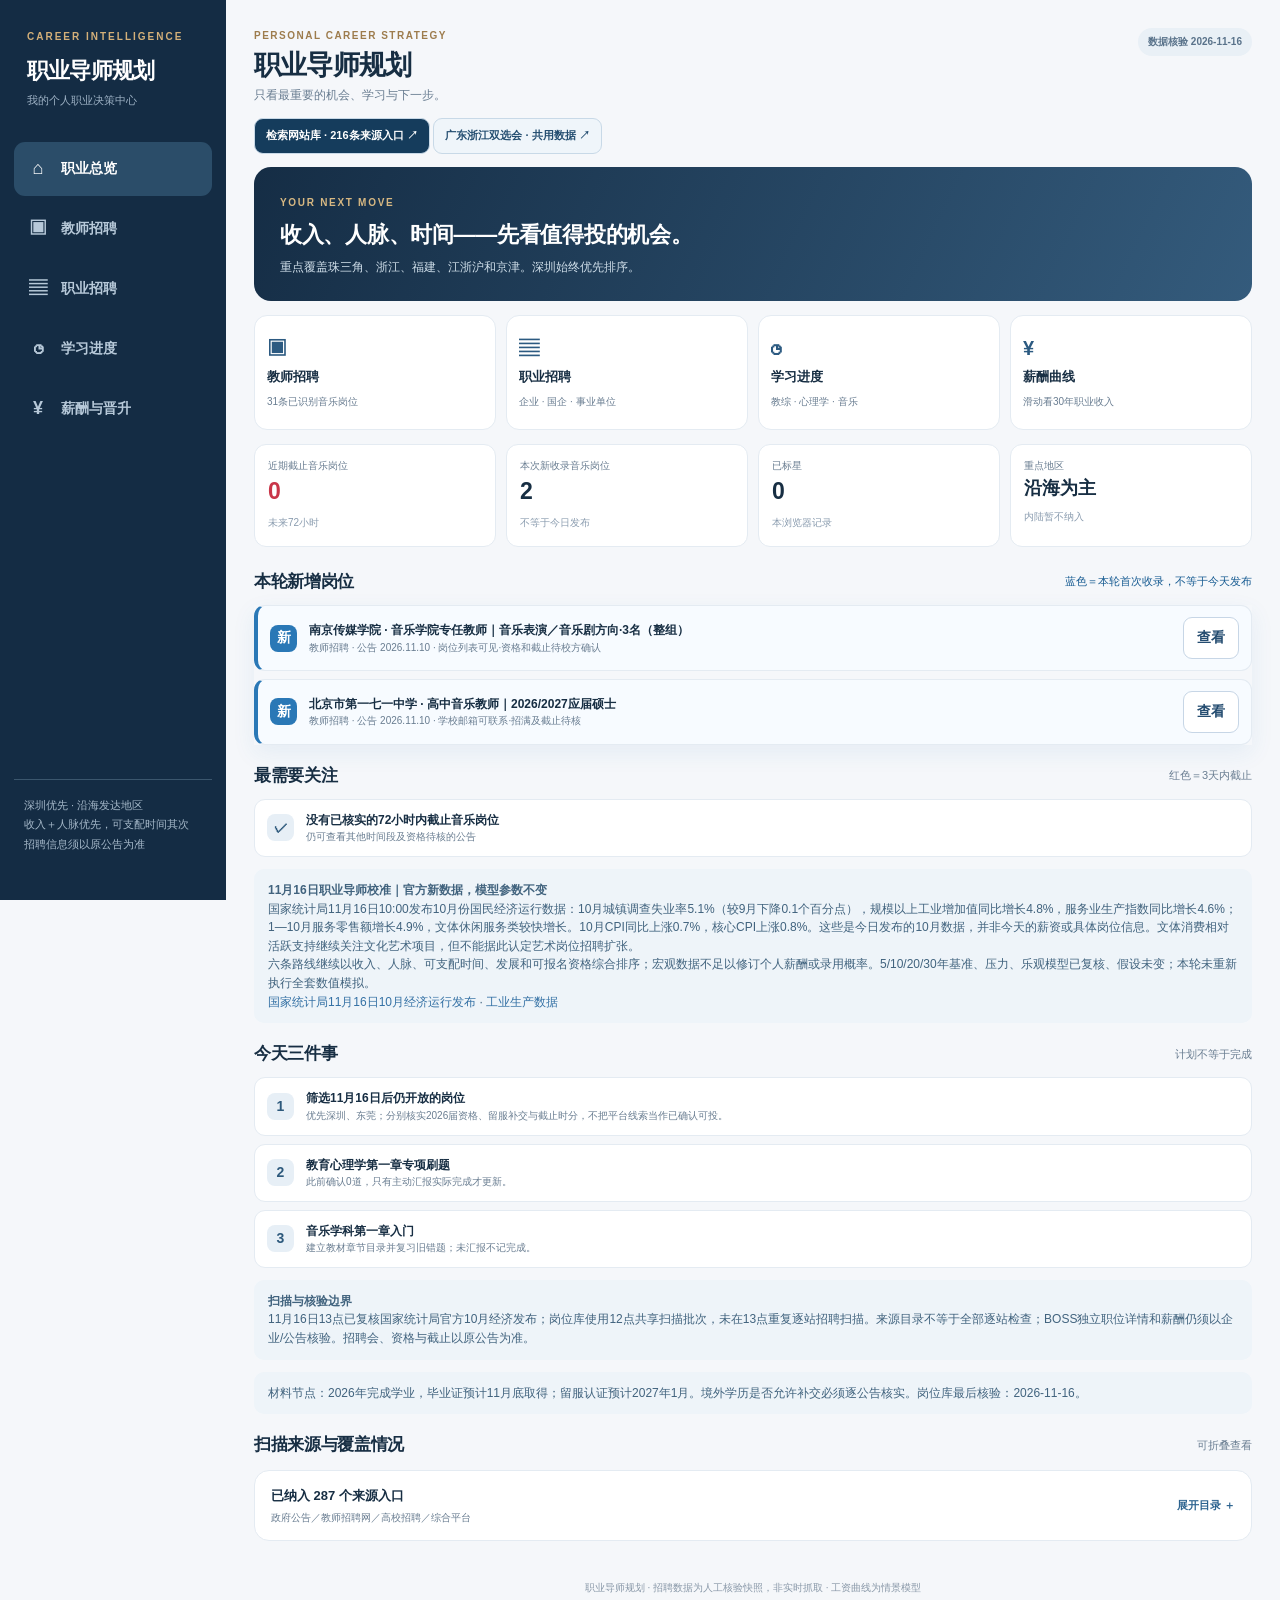
==== career-90/index.html @ 9c05ef1e "deploy: bust study timeline stylesheet cache" ====
<!doctype html><html lang="zh-CN"><head><meta charset="utf-8"><meta name="viewport" content="width=device-width,initial-scale=1,viewport-fit=cover"><meta name="theme-color" content="#142c44"><meta name="description" content="职业导师规划：沿海重点地区音乐教师招聘、非教学职业与事业单位、真实备考进度、薪酬长期曲线。"><title>职业导师规划｜个人决策中心</title><link rel="stylesheet" href="./site-v2.css?v=20261116study"></head><body>
<div class="shell"><aside class="sidebar"><div class="brand"><small>CAREER INTELLIGENCE</small><strong>职业导师规划</strong><em>我的个人职业决策中心</em></div><nav class="nav" aria-label="桌面主菜单"><button class="active" data-nav="home"><span>⌂</span>职业总览</button><button data-nav="teacher"><span>▣</span>教师招聘</button><button data-nav="career"><span>▤</span>职业招聘</button><button data-nav="study"><span>◷</span>学习进度</button><button data-nav="pay"><span>¥</span>薪酬与晋升</button></nav><div class="sidefoot">深圳优先 · 沿海发达地区<br>收入＋人脉优先，可支配时间其次<br>招聘信息须以原公告为准</div></aside><main class="main"><div class="top"><div><div class="kicker">PERSONAL CAREER STRATEGY</div><h1 id="title">职业导师规划</h1><p id="subtitle">只看最重要的机会、学习与下一步。</p></div><span id="stamp" class="stamp">数据核验中</span></div><div style="margin:-4px 0 13px"><a href="./sources.html" style="display:inline-flex;gap:7px;align-items:center;padding:8px 11px;border:1px solid #c8d9e7;border-radius:9px;background:#153c5c;color:#fff;font-size:11px;font-weight:800;text-decoration:none">检索网站库 · 216条来源入口 ↗</a> <a href="./radar.html" style="display:inline-flex;gap:7px;align-items:center;padding:8px 11px;border:1px solid #c8d9e7;border-radius:9px;background:#eff5fa;color:#234d70;font-size:11px;font-weight:800;text-decoration:none">广东浙江双选会 · 共用数据 ↗</a></div><div id="view" aria-live="polite"><div class="panel">正在加载职业决策中心。若一直停留在此处，请刷新页面。</div></div><footer class="end">职业导师规划 · 招聘数据为人工核验快照，非实时抓取 · 工资曲线为情景模型</footer></main></div>
<nav class="bottom" aria-label="手机导航"><button class="active" data-nav="home"><b>⌂</b>总览</button><button data-nav="teacher"><b>▣</b>教师招聘</button><button data-nav="career"><b>▤</b>职业招聘</button><button data-nav="study"><b>◷</b>学习</button><button data-nav="pay"><b>¥</b>薪酬</button></nav>
<script src="./jobs.js?v=20261116fullscan"></script><script src="./sources.js?v=20261116fullscan"></script><script src="./app-v2.js?v=20261116study"></script></body></html>
---- career-90/site-v2.css ----
:root{--ink:#172e43;--muted:#697d91;--line:#e4ebf2;--bg:#f5f7fa;--blue:#244b70;--blue2:#3370a4;--red:#c93649;--softred:#fff0f2;--green:#1d7a62;--gold:#af884e;--white:#fff}
*{box-sizing:border-box}
body{margin:0;background:var(--bg);color:var(--ink);font:14px/1.55 -apple-system,BlinkMacSystemFont,"SF Pro Display","PingFang SC","Microsoft YaHei",sans-serif}
a{color:var(--blue2);text-decoration:none}button,input,select{font:inherit}button{cursor:pointer}button:disabled{opacity:.45}
button:focus-visible,input:focus-visible,select:focus-visible,a:focus-visible{outline:3px solid #80b0d9;outline-offset:2px}
.shell{display:grid;grid-template-columns:226px minmax(0,1fr);min-height:100vh}
.sidebar{background:#142c44;color:#fff;display:flex;flex-direction:column;padding:29px 14px;height:100vh;position:sticky;top:0}
.brand{padding:0 13px 32px}.brand small{display:block;color:#d4b079;font-size:10px;letter-spacing:2px;font-weight:800}.brand strong{display:block;font-size:22px;letter-spacing:-.8px;margin:9px 0 1px}.brand em{font-style:normal;font-size:11px;color:#9fb3c6}
.nav{display:grid;gap:6px}.nav button{border:0;width:100%;background:transparent;color:#b7c9d9;text-align:left;border-radius:11px;padding:13px;font-weight:700;display:flex;gap:12px;align-items:center}.nav button span{font-size:18px;width:22px;text-align:center}.nav button.active,.nav button:hover{background:#2b4d69;color:#fff}
.sidefoot{font-size:11px;line-height:1.8;color:#a5b8c9;border-top:1px solid #3b566d;padding:16px 10px;margin-top:auto}
.main{padding:28px 28px 90px;width:100%;max-width:1250px;min-width:0;margin:0 auto}
.top{display:flex;align-items:flex-start;justify-content:space-between;gap:12px;margin:0 0 18px}
.kicker{font-weight:800;letter-spacing:1.5px;color:#9d7c4d;font-size:10px}
.top h1{font-size:27px;line-height:1.2;margin:5px 0;letter-spacing:-.8px}.top p{font-size:12px;color:var(--muted);margin:5px 0 0}
.stamp{font-size:10px;color:#59728a;background:#e9f0f6;border-radius:14px;padding:6px 10px;white-space:nowrap;font-weight:750}
.hero{padding:24px 26px;border-radius:17px;background:linear-gradient(115deg,#152d45,#345b7c);color:#fff;margin:0 0 14px}
.hero small{font-size:10px;color:#d7b882;letter-spacing:1.7px;font-weight:800}.hero h2{font-size:22px;margin:6px 0;letter-spacing:-.3px}.hero p{color:#d0dfea;font-size:12px;max-width:690px;margin:0}
.hero .actions{margin-top:17px;display:flex;gap:8px;flex-wrap:wrap}
.btn-primary,.btn-outline,.btn-light{border:0;border-radius:9px;font-weight:800;padding:9px 13px;display:inline-flex;align-items:center;justify-content:center;gap:6px}
.btn-primary{background:#dec18e;color:#193049}.btn-outline{border:1px solid #c7d6e6;background:#fff;color:#244c70}.btn-light{border:1px solid #ffffff66;background:transparent;color:#fff}
.panel{background:white;border:1px solid var(--line);border-radius:15px;padding:18px;margin-bottom:13px}
.section{display:flex;justify-content:space-between;align-items:center;gap:10px;margin:18px 0 10px}.section h2{margin:0;font-size:17px;letter-spacing:-.35px}.section small{font-size:11px;color:var(--muted)}
.metrics{display:grid;grid-template-columns:repeat(4,minmax(0,1fr));gap:10px;margin:14px 0}.metric{background:#fff;border:1px solid var(--line);border-radius:12px;padding:13px;min-width:0}.metric label{display:block;color:var(--muted);font-size:10px}.metric strong{font-size:23px;display:block;line-height:1.3;margin:4px 0}.metric small{font-size:10px;color:#8a9caf}
.metric.alert strong,.red{color:var(--red)}
.quick{display:grid;grid-template-columns:repeat(4,minmax(0,1fr));gap:10px;margin-bottom:12px}
.quick button{background:#fff;color:var(--ink);border:1px solid var(--line);border-radius:13px;padding:17px 12px;text-align:left;min-height:95px}
.quick button b{font-size:20px;display:block;color:#2c5a81}.quick button strong{display:block;font-size:13px;margin:3px 0}.quick button small{font-size:10px;color:var(--muted)}.quick button:hover{border-color:#9ebad2}
.callout{padding:12px 14px;border-radius:10px;background:#eef4f9;color:#41637e;font-size:12px;margin:12px 0}
.callout.red-call{background:#fff1f3;color:#a82f42}
.minirows{display:grid;gap:8px}.minirow{display:flex;gap:12px;align-items:center;padding:11px 12px;border:1px solid var(--line);border-radius:11px;background:#fff}.minirow .dot{background:#e7eff6;color:#2d597c;border-radius:8px;min-width:27px;height:27px;display:grid;place-items:center;font-weight:800}.minirow b{display:block;font-size:12px}.minirow small{display:block;font-size:10px;color:var(--muted)}.minirow button{margin-left:auto}
.tabs,.chips{display:flex;gap:7px;flex-wrap:wrap;margin:10px 0}
.tabs button,.chips button{border:1px solid #dde6ee;border-radius:9px;background:#fff;color:#517087;font-size:11px;font-weight:750;padding:8px 11px}
.tabs button.active,.chips button.active{background:var(--blue);border-color:var(--blue);color:white}
.filterpanel{padding:14px 16px}
.filters{display:grid;grid-template-columns:1.3fr repeat(3,minmax(0,1fr));gap:9px}.filters.two{grid-template-columns:1.4fr repeat(2,minmax(0,1fr))}
.filters label{display:block;color:var(--muted);font-size:10px;font-weight:750;margin-bottom:4px}
.filters input,.filters select{display:block;width:100%;min-width:0;padding:9px 10px;background:#fff;border:1px solid #d7e2ec;border-radius:8px;color:var(--ink)}
.area-text{font-size:10px;color:var(--muted);margin:0 0 10px}
.meta{display:flex;align-items:center;justify-content:space-between;gap:7px;margin:9px 0;font-size:11px;color:var(--muted)}
.meta button{background:none;border:0;color:var(--blue2);font-weight:800;padding:4px}
.list{display:grid;grid-template-columns:repeat(2,minmax(0,1fr));gap:10px}
.job{border:1px solid #e1e9f1;background:white;border-radius:14px;padding:16px;min-width:0;touch-action:pan-y;position:relative}
.job.urgent{border-left:4px solid var(--red)}.job.starred{border-color:#cfab6e;box-shadow:0 0 0 1px #e2d1b5}
.jobhead{display:flex;justify-content:space-between;align-items:flex-start;gap:8px}.job h3{font-size:15px;line-height:1.35;margin:0 0 4px}.job .org{color:var(--muted);font-size:11px}.job .headright{flex-shrink:0}
.badges{display:flex;gap:5px;flex-wrap:wrap;margin:10px 0}
.badge{padding:3px 7px;background:#eaf1f8;color:#39607f;border-radius:5px;font-size:10px;font-weight:800}
.badge.red{background:#fff0f2;color:#b32c3e}.badge.green{background:#eaf8f2;color:#207659}.badge.gold{background:#fff6e5;color:#98703b}.badge.gray{background:#edf0f3;color:#687889}
.salarybox{background:#f3f7fa;border-radius:9px;padding:10px 11px;margin:10px 0}.salarybox label{display:block;font-size:10px;color:#617b93}.salarybox strong{display:block;color:#1b4c74;font-size:21px;letter-spacing:-.4px;line-height:1.4}.salarybox small{color:#778b9d;display:block;font-size:10px}
.dates{display:grid;grid-template-columns:1fr 1fr;gap:7px}.dates>div{border:1px solid #e8edf2;background:#fbfcfd;border-radius:8px;padding:8px;min-width:0}.dates>div.urgent{background:#fff0f2;border-color:#f2cbd2}.dates label{display:block;color:#8795a4;font-size:10px}.dates strong{display:block;font-size:12px;font-variant-numeric:tabular-nums}.dates .urgent strong{color:var(--red)}
.jobdetails{font-size:11px;color:#5c7082;margin:10px 0}.jobdetails b{color:#304c62}.jobdetails details>summary{cursor:pointer;color:#245d89;font-size:11px;font-weight:800}.jobdetails details p{margin:7px 0}
.jobactions{display:flex;gap:6px;flex-wrap:wrap;margin-top:12px}.jobactions a,.jobactions button{font-size:11px;font-weight:750;border:1px solid #dce5ed;border-radius:8px;padding:8px 10px;background:#fff;color:#365a79}.jobactions a{background:#1f4465;color:#fff;border-color:#1f4465}
.empty{grid-column:1/-1;text-align:center;padding:40px 10px;color:var(--muted);border:1px dashed #ccd9e4;border-radius:12px;background:white}
.fine{color:var(--muted);font-size:10px}.end{padding:26px;text-align:center;color:#8998a8;font-size:10px}
.study-grid{display:grid;grid-template-columns:repeat(3,minmax(0,1fr));gap:11px}.study-card{padding:18px;background:#fff;border:1px solid var(--line);border-radius:13px}.study-card .small{font-size:11px;color:var(--muted)}.study-card strong{font-size:20px;display:block;margin:7px 0}.study-card p{font-size:11px;color:var(--muted);margin:5px 0}
.progress{height:6px;background:#e4eaf1;border-radius:6px;overflow:hidden;margin:11px 0}.progress i{height:100%;display:block;background:#426f9a}
.pay-tabs{display:grid;grid-template-columns:repeat(3,minmax(0,1fr));gap:8px}.pay-tabs button{background:#fff;border:1px solid #dce6ee;border-radius:11px;padding:11px 8px;text-align:center;color:#345a79;font-weight:750}.pay-tabs button.active{background:#244d70;color:white;border-color:#244d70}
.big-value{font-size:38px;font-weight:850;letter-spacing:-1px;color:#194b71;font-variant-numeric:tabular-nums}.tiny{font-size:11px;color:var(--muted)}
.pay-top{display:grid;grid-template-columns:1.1fr 1fr;gap:11px;margin:12px 0}
.pay-graph{width:100%;height:auto;aspect-ratio:720/250;touch-action:none;overflow:visible;border-radius:12px;background:linear-gradient(#fcfdff,#f7fafd)}
.slider{width:100%;accent-color:#225b86;margin:12px 0}.selects{display:flex;gap:10px;flex-wrap:wrap}.selects label{font-size:11px;color:#6a8095;font-weight:750}.selects select,.selects input{display:block;padding:9px;background:#fff;border:1px solid #dce6ee;border-radius:8px;width:100%;margin-top:4px}
.pay-metrics{display:grid;grid-template-columns:repeat(2,minmax(0,1fr));gap:9px}.pay-metrics>div{background:#f3f7fa;border-radius:11px;padding:14px}.pay-metrics strong{display:block;font-size:21px;margin:5px 0}.pay-metrics label{font-size:10px;color:var(--muted)}
.bottom{display:none}
@media(max-width:1030px){.shell{grid-template-columns:204px minmax(0,1fr)}.main{padding:20px 20px 90px}.list{grid-template-columns:1fr}}
@media(max-width:760px){.shell{display:block}.sidebar{display:none}.main{padding:17px 11px 100px}.top h1{font-size:23px}.top p{font-size:11px}.stamp{font-size:9px}.hero{padding:19px;border-radius:14px}.hero h2{font-size:20px}.panel{padding:14px}.quick{grid-template-columns:repeat(2,minmax(0,1fr));gap:8px}.quick button{min-height:79px;padding:12px}.filters{grid-template-columns:repeat(2,minmax(0,1fr));gap:7px}.filters .search{grid-column:span 2}.filters.two{grid-template-columns:repeat(2,minmax(0,1fr))}.metrics{grid-template-columns:repeat(2,minmax(0,1fr));gap:8px}.metric{padding:11px}.metric strong{font-size:20px}.list{grid-template-columns:1fr}.job{padding:13px}.salarybox strong{font-size:19px}.study-grid{grid-template-columns:repeat(2,minmax(0,1fr));gap:8px}.study-card{padding:12px}.study-card strong{font-size:17px}.pay-top{grid-template-columns:1fr}.big-value{font-size:33px}.pay-graph{aspect-ratio:720/280}.bottom{display:grid;grid-template-columns:repeat(5,minmax(0,1fr));gap:2px;position:fixed;bottom:0;left:0;right:0;z-index:50;background:white;border-top:1px solid var(--line);padding:5px 4px calc(7px + env(safe-area-inset-bottom))}.bottom button{border:0;background:transparent;color:#71869a;font-size:10px;line-height:1.1;padding:7px 2px;border-radius:8px;font-weight:800;min-width:0}.bottom button b{display:block;font-size:18px;margin-bottom:5px}.bottom button.active{background:#e7f0f8;color:#234e70}}
@media(max-width:400px){.main{padding-left:9px;padding-right:9px}.filters{gap:6px}.dates strong{font-size:11px}.job h3{font-size:14px}.top h1{font-size:21px}.badge{font-size:9px}.tabs button,.chips button{font-size:10px;padding:7px 8px}.pay-tabs button{font-size:11px}.pay-metrics strong{font-size:18px}}

/* Auditable, collapsible recruitment source inventory */
.sources-audit{padding:14px 16px;margin-top:12px}
.sources-audit summary{cursor:pointer;list-style:none}
.sources-audit summary::-webkit-details-marker{display:none}
.source-main{display:flex;align-items:center;justify-content:space-between;gap:10px}
.source-main b{font-size:13px}
.source-main small{display:block;color:var(--muted);font-size:10px;margin-top:3px}
.source-expand{font-size:11px;color:#2c638f;white-space:nowrap;font-weight:800}
.sources-audit[open]>.source-main .source-expand{color:#8b6c46}
.source-summary{display:flex;flex-wrap:wrap;gap:6px;margin:13px 0 11px}
.source-summary span{font-size:10px;color:#4d6b82;padding:5px 8px;background:#edf3f9;border-radius:6px}
.scan-group{border:1px solid #e3eaf1;border-radius:10px;margin:9px 0;padding:0 12px}
.scan-group>summary{display:flex;justify-content:space-between;align-items:center;gap:10px;padding:12px 0}
.scan-group>summary strong{font-size:12px}
.scan-number{font-size:10px;color:#6b8195}
.source-items{display:grid;grid-template-columns:repeat(2,minmax(0,1fr));gap:7px;padding-bottom:12px}
.source-item{display:flex;justify-content:space-between;gap:7px;align-items:flex-start;border:1px solid #e7edf3;background:#fbfcfe;border-radius:9px;padding:10px;min-width:0}
.source-item a{font-size:11px;font-weight:750;overflow-wrap:anywhere}
.source-item small{font-size:10px;color:#768b9e;display:block;margin-top:3px}
.source-status{font-size:9px;font-weight:750;border-radius:5px;padding:3px 6px;white-space:normal;text-align:center;max-width:100px}
.source-status.checked{color:#266c59;background:#e9f6f0}
.source-status.pending{color:#866c34;background:#f8f1df}
.source-status.problem{color:#b23045;background:#fff0f1}
.keyword-group{border-top:1px solid #e8edf2;padding:8px 0}
.keyword-group summary{font-size:11px;font-weight:750;color:#366483}
.keyword-cloud{display:flex;gap:5px;flex-wrap:wrap;padding:9px 0}
.keyword-cloud span{font-size:10px;background:#f0f4f8;color:#5f7486;border-radius:6px;padding:4px 6px}
@media(max-width:760px){.sources-audit{padding:12px}.source-items{grid-template-columns:1fr}.source-item{padding:9px}.source-status{flex-shrink:0}.scan-group{padding:0 10px}}

/* What a BOSS direct-hiring job involves and applicant-specific assessment */
.job-fit{border:1px solid #dfeaf1;background:#f8fbfd;border-radius:10px;margin:11px 0;padding:9px 11px;display:grid;gap:8px}
.job-fit>div{border-bottom:1px solid #e4ecf2;padding-bottom:7px}
.job-fit>div:last-child{border-bottom:0;padding-bottom:0}
.job-fit strong{display:block;color:#32536d;font-size:11px;line-height:1.4}
.job-fit p{margin:3px 0 0;font-size:11px;line-height:1.56;color:#526d80}
@media(max-width:760px){.job-fit{padding:9px}.job-fit p{font-size:11px}}


/* 2026 recruitment clarity update */
.status-strip{display:grid;grid-template-columns:repeat(4,minmax(0,1fr));gap:10px;margin:12px 0 16px}
.status-tile{border:1px solid transparent;border-radius:14px;padding:13px 14px;text-align:left;min-height:94px;display:flex;flex-direction:column;align-items:flex-start;box-shadow:0 7px 18px rgba(22,45,67,.07)}
button.status-tile{width:100%}
.status-tile span{font-size:12px;font-weight:800}.status-tile strong{font-size:28px;line-height:1.1;margin:4px 0}.status-tile small{font-size:11px;opacity:.78}
.blue-tile{background:#eaf4ff;border-color:#a8cfee;color:#155a91}.red-tile{background:#fff0f2;border-color:#f0a7b1;color:#a91f35}.orange-tile{background:#fff7e8;border-color:#e8c485;color:#8a5a0a}.green-tile{background:#eaf8f2;border-color:#9bd4c1;color:#17634f}
.color-legend{display:flex;flex-wrap:wrap;gap:7px;margin-top:12px}.color-legend span{border-radius:999px;padding:6px 10px;font-size:11px;font-weight:800}
.legend-blue{background:#eaf4ff;color:#155a91}.legend-red{background:#fff0f2;color:#a91f35}.legend-green{background:#eaf8f2;color:#17634f}.legend-orange{background:#fff7e8;color:#8a5a0a}
.job{border-left:5px solid #d7e2ec;transition:border-color .2s,box-shadow .2s,transform .2s}
.job.state-new{border-left-color:#2a78b6;box-shadow:0 8px 24px rgba(42,120,182,.12)}
.job.state-open{border-left-color:#24946f}
.job.state-pending{border-left-color:#d09a3d}
.job.state-urgent{border-left-color:#d63c52;box-shadow:0 8px 24px rgba(198,46,68,.14)}
.job.state-closed{border-left-color:#a8b3be;opacity:.74}
.badge.blue{background:#eaf4ff;color:#155a91;border-color:#b7d8ef}
.new-mini{border-left:4px solid #2a78b6;background:#f7fbff}.blue-dot{background:#2a78b6!important;color:white!important}.blue-text{color:#155a91!important}.new-list{box-shadow:0 8px 22px rgba(42,120,182,.08)}
.color-title{margin-top:22px}
@media(max-width:760px){
 .status-strip{grid-template-columns:repeat(2,minmax(0,1fr));gap:8px}
 .status-tile{min-height:82px;padding:11px}.status-tile strong{font-size:24px}
 .color-legend{display:grid;grid-template-columns:1fr 1fr}
 .color-legend span{text-align:center;padding:7px 5px}
 .job{border-left-width:4px}
}


/* career path and hidden-fit cards */
.career-map{margin:12px 0 16px;padding:18px;border-radius:18px;background:linear-gradient(135deg,#102d47,#245f8e);color:#fff;box-shadow:0 12px 28px rgba(15,44,70,.2)}
.career-map-head{display:flex;justify-content:space-between;gap:14px;align-items:flex-end}.career-map-head small{color:#92c9f2;font-weight:850;letter-spacing:1.4px}.career-map-head h3{font-size:20px;margin:4px 0}.career-map-head>span{font-size:11px;background:rgba(255,255,255,.12);padding:6px 9px;border-radius:999px}
.career-lanes{display:grid;grid-template-columns:repeat(3,minmax(0,1fr));gap:9px;margin:15px 0}.career-lanes button{border:1px solid rgba(255,255,255,.2);background:rgba(255,255,255,.1);color:#fff;border-radius:12px;padding:12px;text-align:left}.career-lanes button:hover,.career-lanes button:focus-visible{background:rgba(255,255,255,.19)}.career-lanes b,.career-lanes small{display:block}.career-lanes small{color:#d1e4f3;margin-top:5px;line-height:1.45}
.bigtech-links{display:flex;align-items:center;gap:8px;flex-wrap:wrap;border-top:1px solid rgba(255,255,255,.18);padding-top:12px}.bigtech-links b{margin-right:3px}.bigtech-links a{color:#fff;background:#2f78af;border:1px solid rgba(255,255,255,.25);padding:7px 10px;border-radius:999px;font-weight:750}
.career-map>p{margin:12px 0 0;color:#c8ddec;font-size:12px}
.badge.track-hidden{background:#f1eaff;color:#7041a7;border-color:#d8c4ef}.badge.track-direct{background:#e8f8f1;color:#14684e;border-color:#acd9c7}.badge.track-bridge{background:#eaf4ff;color:#155a91;border-color:#b7d8ef}.badge.track-archive{background:#f1f3f5;color:#6d7780;border-color:#d5dbe0}
@media(max-width:760px){
 .career-map{padding:14px;border-radius:15px}.career-map-head{display:block}.career-map-head>span{display:inline-block;margin-top:7px}.career-map-head h3{font-size:18px}
 .career-lanes{grid-template-columns:1fr;gap:7px}.career-lanes button{padding:10px 11px}
 .bigtech-links{gap:6px}.bigtech-links b{width:100%}.bigtech-links a{font-size:12px}
}

/* 2026-11-13: mobile-first compact non-teaching career radar */
.career-filters .chips,.career-filters .color-legend,.career-filters .area-text{display:none}
.career-filters .filters>div:nth-child(2),.career-filters .filters>div:nth-child(4){display:none}
.career-filters .filters{grid-template-columns:minmax(0,1.8fr) minmax(110px,1fr) minmax(120px,1fr)}
.career-filters .filters .search{grid-column:auto}
.career-filters .tabs{gap:5px;margin:3px 0 12px}
.career-filters .tabs button{padding:7px 9px;font-size:11px}
.career-compact{padding:13px 14px}
.career-compact h3{font-size:14px}
.career-compact .jobhead{margin-bottom:7px}
.career-salary{font-size:20px;font-weight:850;letter-spacing:-.3px;color:#235776;margin:8px 0 9px}
.career-line{font-size:11px;line-height:1.55;color:#50687c;margin:5px 0}
.career-line b{color:#2d506b}
.career-date{font-size:10px;color:#7c8fa0;margin:9px 0 2px}
.career-details{font-size:11px;color:#61798c;border-top:1px solid #e5ecf3;margin-top:10px;padding-top:9px}
.career-details summary{cursor:pointer;color:#2d648d;font-size:11px;font-weight:800}
.career-details p{font-size:11px;line-height:1.55;margin:6px 0}
.career-unmatched{border-left:3px solid #c64c59}
@media(max-width:760px){
.career-filters .filters{display:grid;grid-template-columns:1fr 1fr;gap:6px}
.career-filters .filters .search{grid-column:span 2}
.career-filters .tabs{gap:4px}
.career-filters .tabs button{padding:7px 8px;font-size:10px}
.career-compact{padding:12px}
.career-salary{font-size:18px}
.career-compact .jobactions{margin-top:9px}
}

/* Time-block study planner: compact, readable on iPhone */
.study-clockbar{display:flex;align-items:center;justify-content:space-between;gap:12px;margin:12px 0}
.study-clockbar strong{display:block;font-size:13px;color:#243e58}
.study-clockbar small{display:block;font-size:11px;color:#6e8195;margin-top:4px}
.study-clockbar input{flex-shrink:0;border:1px solid #d2dfeb;background:#f8fbff;color:#214765;border-radius:9px;padding:10px;font-size:15px;font-weight:800;width:115px}
.study-total{display:grid;grid-template-columns:repeat(4,1fr);gap:8px;margin:12px 0 18px}
.study-total>div{background:#fff;border:1px solid #e1eaf2;border-radius:11px;padding:11px}
.study-total b{display:block;color:#204e72;font-size:16px}
.study-total span{display:block;color:#698096;font-size:10px;margin-top:4px}
.study-timeline{display:grid;gap:9px}
.study-slot{background:#fff;border:1px solid #e1eaf2;border-radius:12px;padding:12px;display:grid;grid-template-columns:110px minmax(0,1fr);gap:12px}
.study-slot-time{display:flex;flex-direction:column;align-items:flex-start;gap:1px;color:#315976;font-variant-numeric:tabular-nums}
.study-slot-time b{font-size:14px}
.study-slot-time span{font-size:9px;line-height:.6;color:#a2b2c0}
.study-slot-time small{background:#edf4fa;color:#52748e;border-radius:5px;padding:3px 6px;font-size:10px;margin-top:5px}
.study-slot-text strong{display:block;color:#223f58;font-size:13px;margin-bottom:4px}
.study-slot-text div{font-size:12px;color:#47647e}
.study-slot-text p,.study-slot-text small{display:block;font-size:11px;line-height:1.65;color:#6a8092;margin:5px 0}
.study-slot-text p b,.study-slot-text small b{color:#3e607b}
.study-slot.rest{background:#f0f6f8}
.study-checkin{margin-top:15px}
.study-checkin b{font-size:13px}
.study-checkin p{font-size:11px;line-height:1.7;color:#647d92}
@media(max-width:760px){.study-total{grid-template-columns:repeat(2,1fr)}.study-slot{grid-template-columns:80px 1fr;gap:9px;padding:10px}.study-slot-time b{font-size:12px}.study-slot-text strong{font-size:12px}.study-clockbar{padding:12px}.study-clockbar small{font-size:10px}}
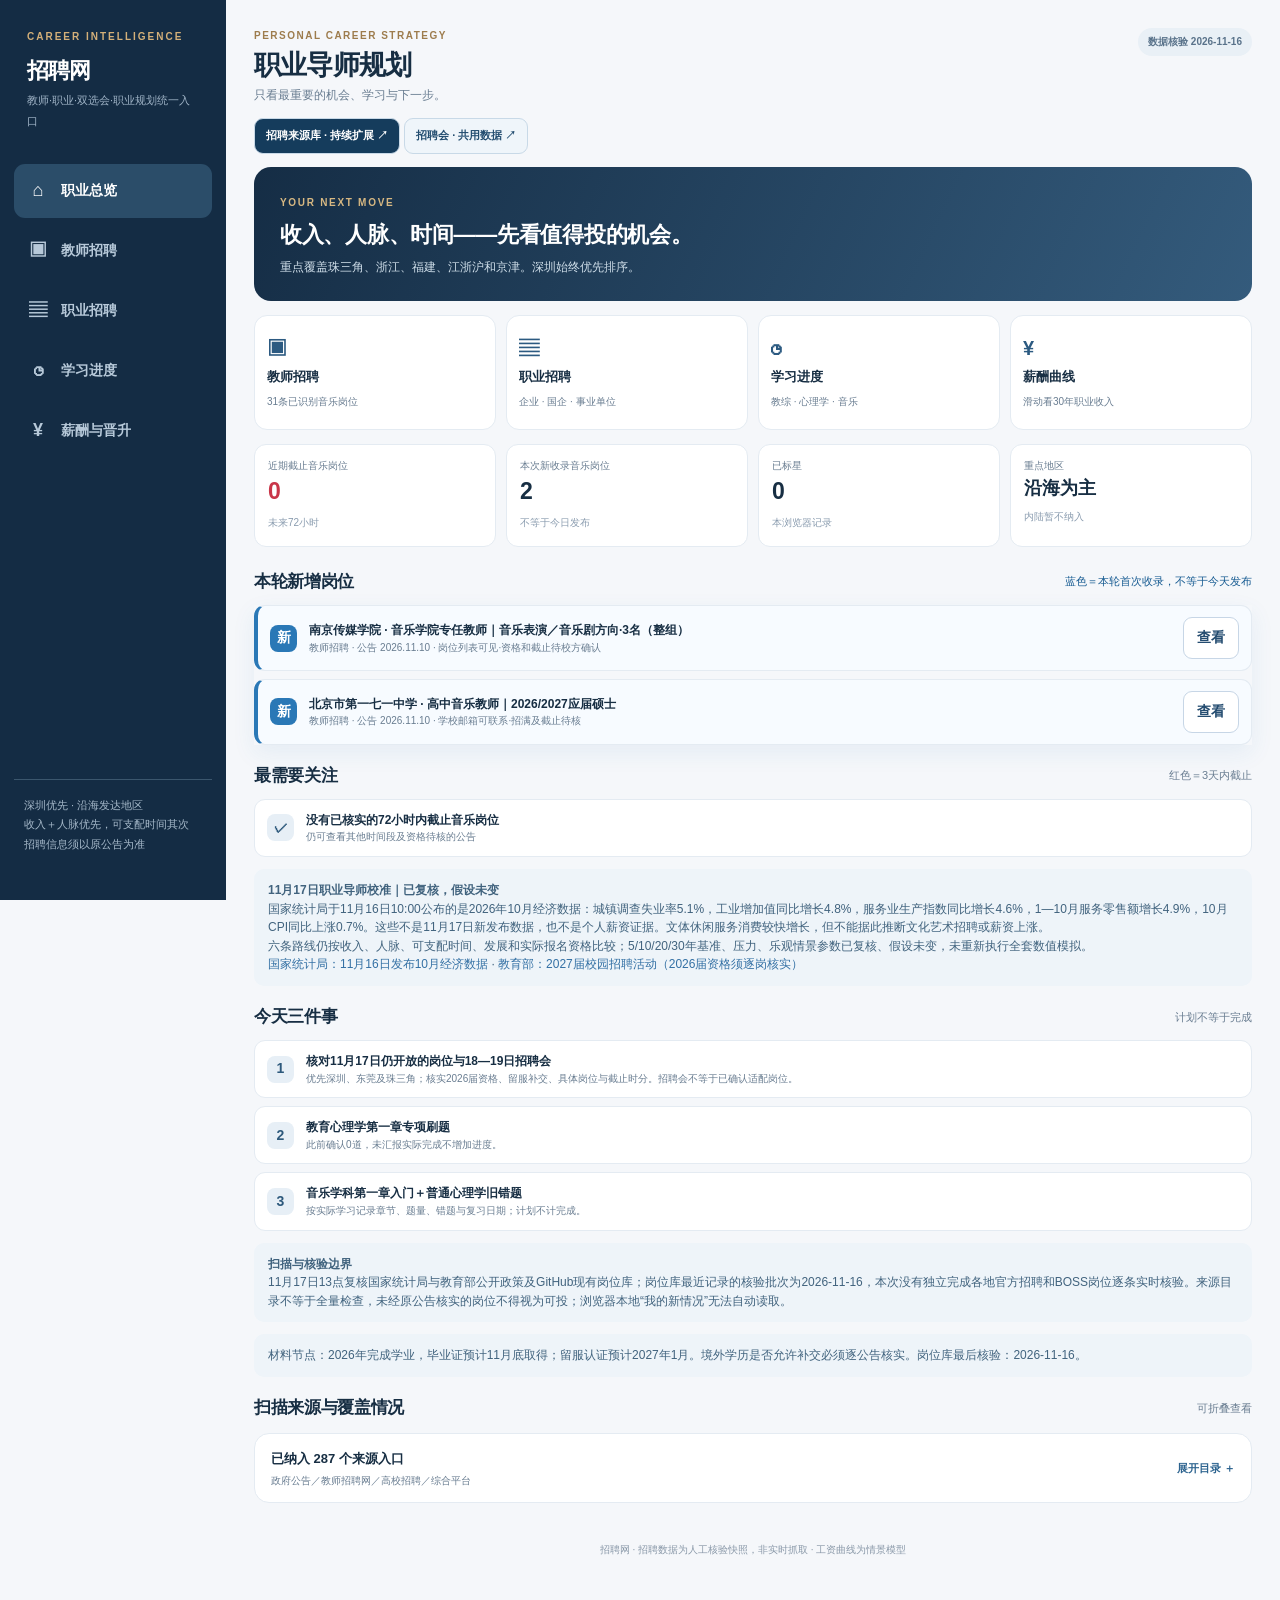
==== commit 1da75e60: "Unify recruitment portal branding as 招聘网 and shared source navigation" ====
--- a/career-90/index.html
+++ b/career-90/index.html
@@ -1,4 +1,4 @@
-<!doctype html><html lang="zh-CN"><head><meta charset="utf-8"><meta name="viewport" content="width=device-width,initial-scale=1,viewport-fit=cover"><meta name="theme-color" content="#142c44"><meta name="description" content="职业导师规划：沿海重点地区音乐教师招聘、非教学职业与事业单位、真实备考进度、薪酬长期曲线。"><title>职业导师规划｜个人决策中心</title><link rel="stylesheet" href="./site-v2.css?v=20261116study"></head><body>
-<div class="shell"><aside class="sidebar"><div class="brand"><small>CAREER INTELLIGENCE</small><strong>职业导师规划</strong><em>我的个人职业决策中心</em></div><nav class="nav" aria-label="桌面主菜单"><button class="active" data-nav="home"><span>⌂</span>职业总览</button><button data-nav="teacher"><span>▣</span>教师招聘</button><button data-nav="career"><span>▤</span>职业招聘</button><button data-nav="study"><span>◷</span>学习进度</button><button data-nav="pay"><span>¥</span>薪酬与晋升</button></nav><div class="sidefoot">深圳优先 · 沿海发达地区<br>收入＋人脉优先，可支配时间其次<br>招聘信息须以原公告为准</div></aside><main class="main"><div class="top"><div><div class="kicker">PERSONAL CAREER STRATEGY</div><h1 id="title">职业导师规划</h1><p id="subtitle">只看最重要的机会、学习与下一步。</p></div><span id="stamp" class="stamp">数据核验中</span></div><div style="margin:-4px 0 13px"><a href="./sources.html" style="display:inline-flex;gap:7px;align-items:center;padding:8px 11px;border:1px solid #c8d9e7;border-radius:9px;background:#153c5c;color:#fff;font-size:11px;font-weight:800;text-decoration:none">检索网站库 · 216条来源入口 ↗</a> <a href="./radar.html" style="display:inline-flex;gap:7px;align-items:center;padding:8px 11px;border:1px solid #c8d9e7;border-radius:9px;background:#eff5fa;color:#234d70;font-size:11px;font-weight:800;text-decoration:none">广东浙江双选会 · 共用数据 ↗</a></div><div id="view" aria-live="polite"><div class="panel">正在加载职业决策中心。若一直停留在此处，请刷新页面。</div></div><footer class="end">职业导师规划 · 招聘数据为人工核验快照，非实时抓取 · 工资曲线为情景模型</footer></main></div>
+<!doctype html><html lang="zh-CN"><head><meta charset="utf-8"><meta name="viewport" content="width=device-width,initial-scale=1,viewport-fit=cover"><meta name="theme-color" content="#142c44"><meta name="description" content="招聘网：沿海重点地区音乐教师招聘、非教学职业与事业单位、真实备考进度、薪酬长期曲线。"><title>招聘网｜教师招聘·职业招聘·双选会</title><link rel="stylesheet" href="./site-v2.css?v=20261116study"></head><body>
+<div class="shell"><aside class="sidebar"><div class="brand"><small>CAREER INTELLIGENCE</small><strong>招聘网</strong><em>教师·职业·双选会·职业规划统一入口</em></div><nav class="nav" aria-label="桌面主菜单"><button class="active" data-nav="home"><span>⌂</span>职业总览</button><button data-nav="teacher"><span>▣</span>教师招聘</button><button data-nav="career"><span>▤</span>职业招聘</button><button data-nav="study"><span>◷</span>学习进度</button><button data-nav="pay"><span>¥</span>薪酬与晋升</button></nav><div class="sidefoot">深圳优先 · 沿海发达地区<br>收入＋人脉优先，可支配时间其次<br>招聘信息须以原公告为准</div></aside><main class="main"><div class="top"><div><div class="kicker">PERSONAL CAREER STRATEGY</div><h1 id="title">招聘网</h1><p id="subtitle">只看最重要的机会、学习与下一步。</p></div><span id="stamp" class="stamp">数据核验中</span></div><div style="margin:-4px 0 13px"><a href="./sources.html" style="display:inline-flex;gap:7px;align-items:center;padding:8px 11px;border:1px solid #c8d9e7;border-radius:9px;background:#153c5c;color:#fff;font-size:11px;font-weight:800;text-decoration:none">招聘来源库 · 持续扩展 ↗</a> <a href="./radar.html" style="display:inline-flex;gap:7px;align-items:center;padding:8px 11px;border:1px solid #c8d9e7;border-radius:9px;background:#eff5fa;color:#234d70;font-size:11px;font-weight:800;text-decoration:none">招聘会 · 共用数据 ↗</a></div><div id="view" aria-live="polite"><div class="panel">正在加载职业决策中心。若一直停留在此处，请刷新页面。</div></div><footer class="end">招聘网 · 招聘数据为人工核验快照，非实时抓取 · 工资曲线为情景模型</footer></main></div>
 <nav class="bottom" aria-label="手机导航"><button class="active" data-nav="home"><b>⌂</b>总览</button><button data-nav="teacher"><b>▣</b>教师招聘</button><button data-nav="career"><b>▤</b>职业招聘</button><button data-nav="study"><b>◷</b>学习</button><button data-nav="pay"><b>¥</b>薪酬</button></nav>
 <script src="./jobs.js?v=20261116fullscan"></script><script src="./sources.js?v=20261116fullscan"></script><script src="./app-v2.js?v=20261116study"></script></body></html>
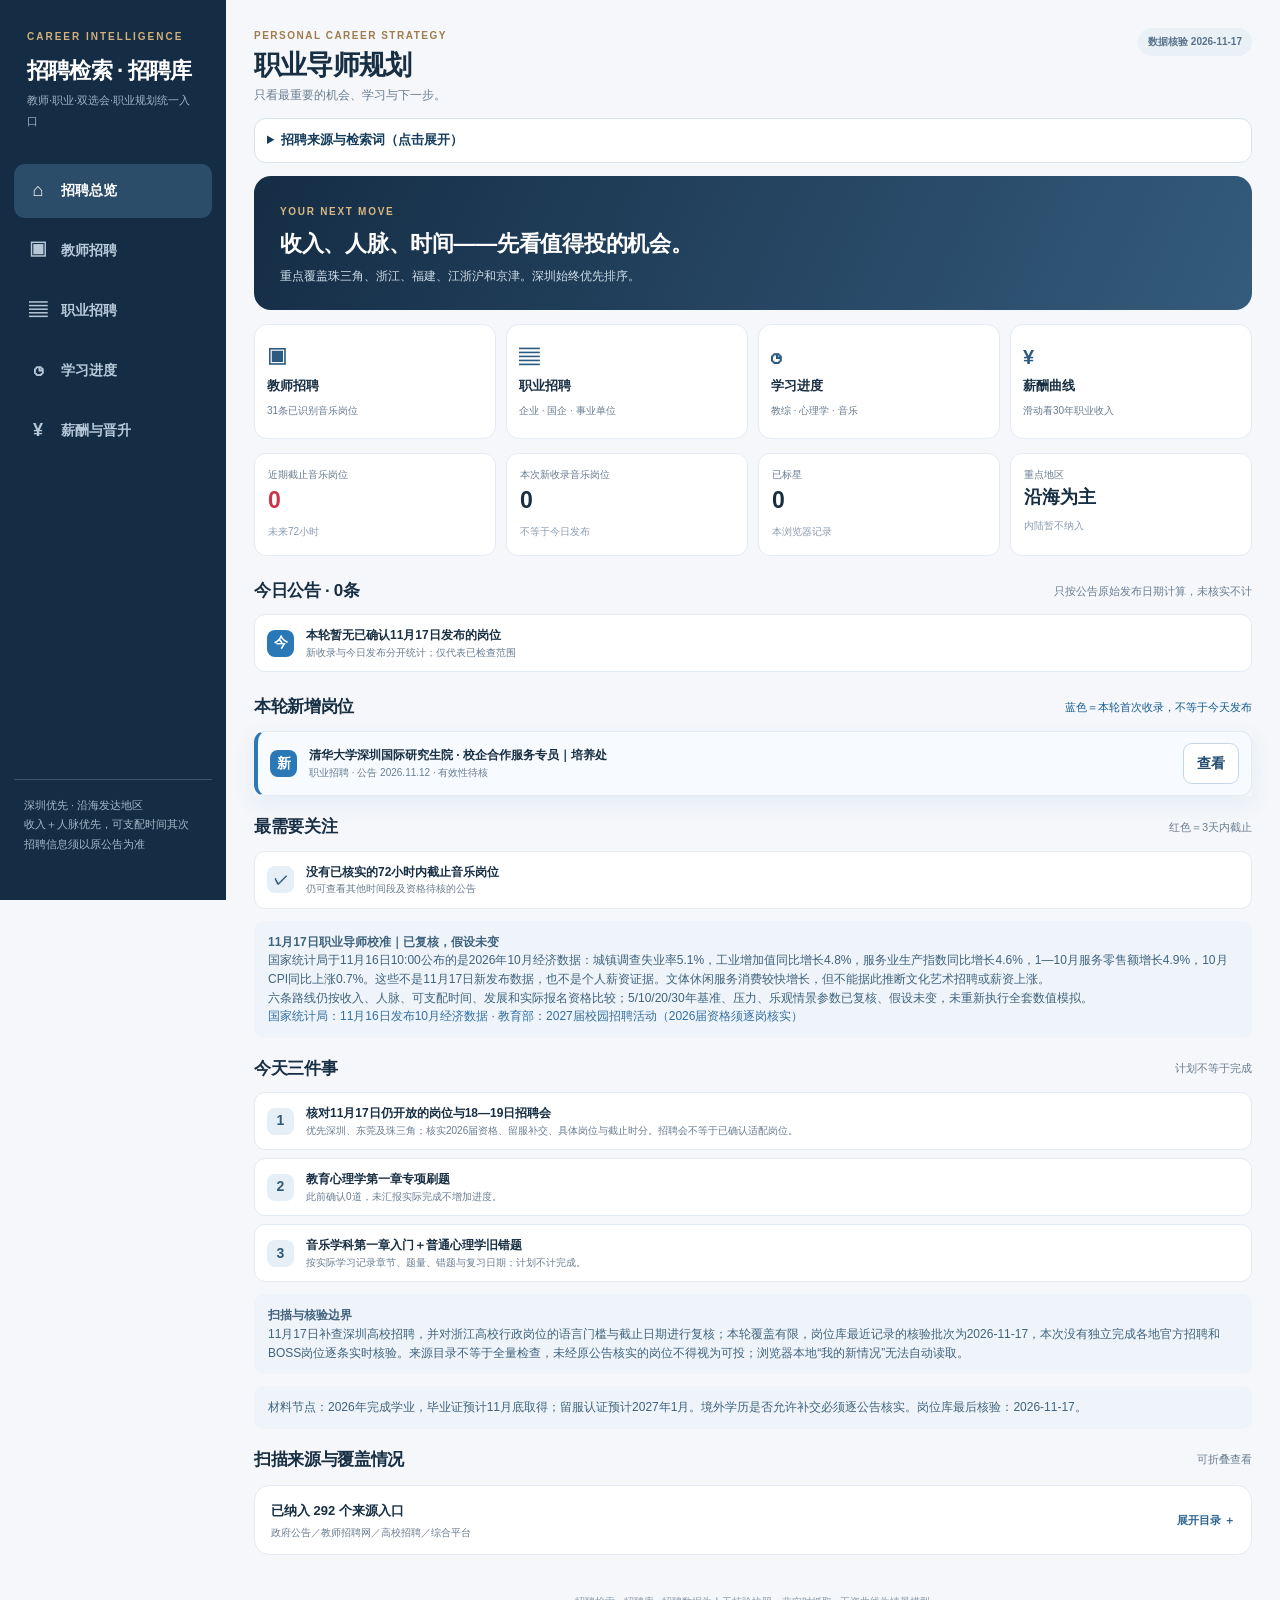
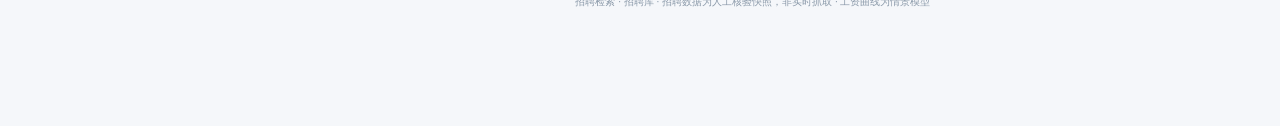
==== commit 129cb6ba: "Unify all recruitment views under one 招聘检索·招聘库 entry with collapsible source library" ====
--- a/career-90/index.html
+++ b/career-90/index.html
@@ -1,4 +1,4 @@
-<!doctype html><html lang="zh-CN"><head><meta charset="utf-8"><meta name="viewport" content="width=device-width,initial-scale=1,viewport-fit=cover"><meta name="theme-color" content="#142c44"><meta name="description" content="招聘网：沿海重点地区音乐教师招聘、非教学职业与事业单位、真实备考进度、薪酬长期曲线。"><title>招聘网｜教师招聘·职业招聘·双选会</title><link rel="stylesheet" href="./site-v2.css?v=20261116study"></head><body>
-<div class="shell"><aside class="sidebar"><div class="brand"><small>CAREER INTELLIGENCE</small><strong>招聘网</strong><em>教师·职业·双选会·职业规划统一入口</em></div><nav class="nav" aria-label="桌面主菜单"><button class="active" data-nav="home"><span>⌂</span>职业总览</button><button data-nav="teacher"><span>▣</span>教师招聘</button><button data-nav="career"><span>▤</span>职业招聘</button><button data-nav="study"><span>◷</span>学习进度</button><button data-nav="pay"><span>¥</span>薪酬与晋升</button></nav><div class="sidefoot">深圳优先 · 沿海发达地区<br>收入＋人脉优先，可支配时间其次<br>招聘信息须以原公告为准</div></aside><main class="main"><div class="top"><div><div class="kicker">PERSONAL CAREER STRATEGY</div><h1 id="title">招聘网</h1><p id="subtitle">只看最重要的机会、学习与下一步。</p></div><span id="stamp" class="stamp">数据核验中</span></div><div style="margin:-4px 0 13px"><a href="./sources.html" style="display:inline-flex;gap:7px;align-items:center;padding:8px 11px;border:1px solid #c8d9e7;border-radius:9px;background:#153c5c;color:#fff;font-size:11px;font-weight:800;text-decoration:none">招聘来源库 · 持续扩展 ↗</a> <a href="./radar.html" style="display:inline-flex;gap:7px;align-items:center;padding:8px 11px;border:1px solid #c8d9e7;border-radius:9px;background:#eff5fa;color:#234d70;font-size:11px;font-weight:800;text-decoration:none">招聘会 · 共用数据 ↗</a></div><div id="view" aria-live="polite"><div class="panel">正在加载职业决策中心。若一直停留在此处，请刷新页面。</div></div><footer class="end">招聘网 · 招聘数据为人工核验快照，非实时抓取 · 工资曲线为情景模型</footer></main></div>
+<!doctype html><html lang="zh-CN"><head><meta charset="utf-8"><meta name="viewport" content="width=device-width,initial-scale=1,viewport-fit=cover"><meta name="theme-color" content="#142c44"><meta name="description" content="招聘检索 · 招聘库：沿海重点地区音乐教师招聘、非教学职业与事业单位、真实备考进度、薪酬长期曲线。"><title>招聘检索｜招聘库</title><link rel="stylesheet" href="./site-v2.css?v=20261116study"></head><body>
+<div class="shell"><aside class="sidebar"><div class="brand"><small>CAREER INTELLIGENCE</small><strong>招聘检索 · 招聘库</strong><em>教师·职业·双选会·职业规划统一入口</em></div><nav class="nav" aria-label="桌面主菜单"><button class="active" data-nav="home"><span>⌂</span>招聘总览</button><button data-nav="teacher"><span>▣</span>教师招聘</button><button data-nav="career"><span>▤</span>职业招聘</button><button data-nav="study"><span>◷</span>学习进度</button><button data-nav="pay"><span>¥</span>薪酬与晋升</button></nav><div class="sidefoot">深圳优先 · 沿海发达地区<br>收入＋人脉优先，可支配时间其次<br>招聘信息须以原公告为准</div></aside><main class="main"><div class="top"><div><div class="kicker">PERSONAL CAREER STRATEGY</div><h1 id="title">招聘检索 · 招聘库</h1><p id="subtitle">只看最重要的机会、学习与下一步。</p></div><span id="stamp" class="stamp">数据核验中</span></div><div style="margin:-4px 0 13px"><details style="border:1px solid #d8e4ec;border-radius:12px;background:#fff;padding:11px 12px"><summary style="cursor:pointer;font-size:13px;font-weight:800;color:#153c5c">招聘来源与检索词（点击展开）</summary><p style="font-size:11px;color:#64788b">全国教师招聘网、招教网、高才网、各地人社局、人才网及高校官网，按两轮滚动扫描。来源未必全部实查。</p><iframe title="招聘来源库" src="./sources.html" loading="lazy" style="width:100%;height:68vh;min-height:420px;border:0;border-radius:9px"></iframe></details></div><div id="view" aria-live="polite"><div class="panel">正在加载职业决策中心。若一直停留在此处，请刷新页面。</div></div><footer class="end">招聘检索 · 招聘库 · 招聘数据为人工核验快照，非实时抓取 · 工资曲线为情景模型</footer></main></div>
 <nav class="bottom" aria-label="手机导航"><button class="active" data-nav="home"><b>⌂</b>总览</button><button data-nav="teacher"><b>▣</b>教师招聘</button><button data-nav="career"><b>▤</b>职业招聘</button><button data-nav="study"><b>◷</b>学习</button><button data-nav="pay"><b>¥</b>薪酬</button></nav>
 <script src="./jobs.js?v=20261116fullscan"></script><script src="./sources.js?v=20261116fullscan"></script><script src="./app-v2.js?v=20261116study"></script></body></html>
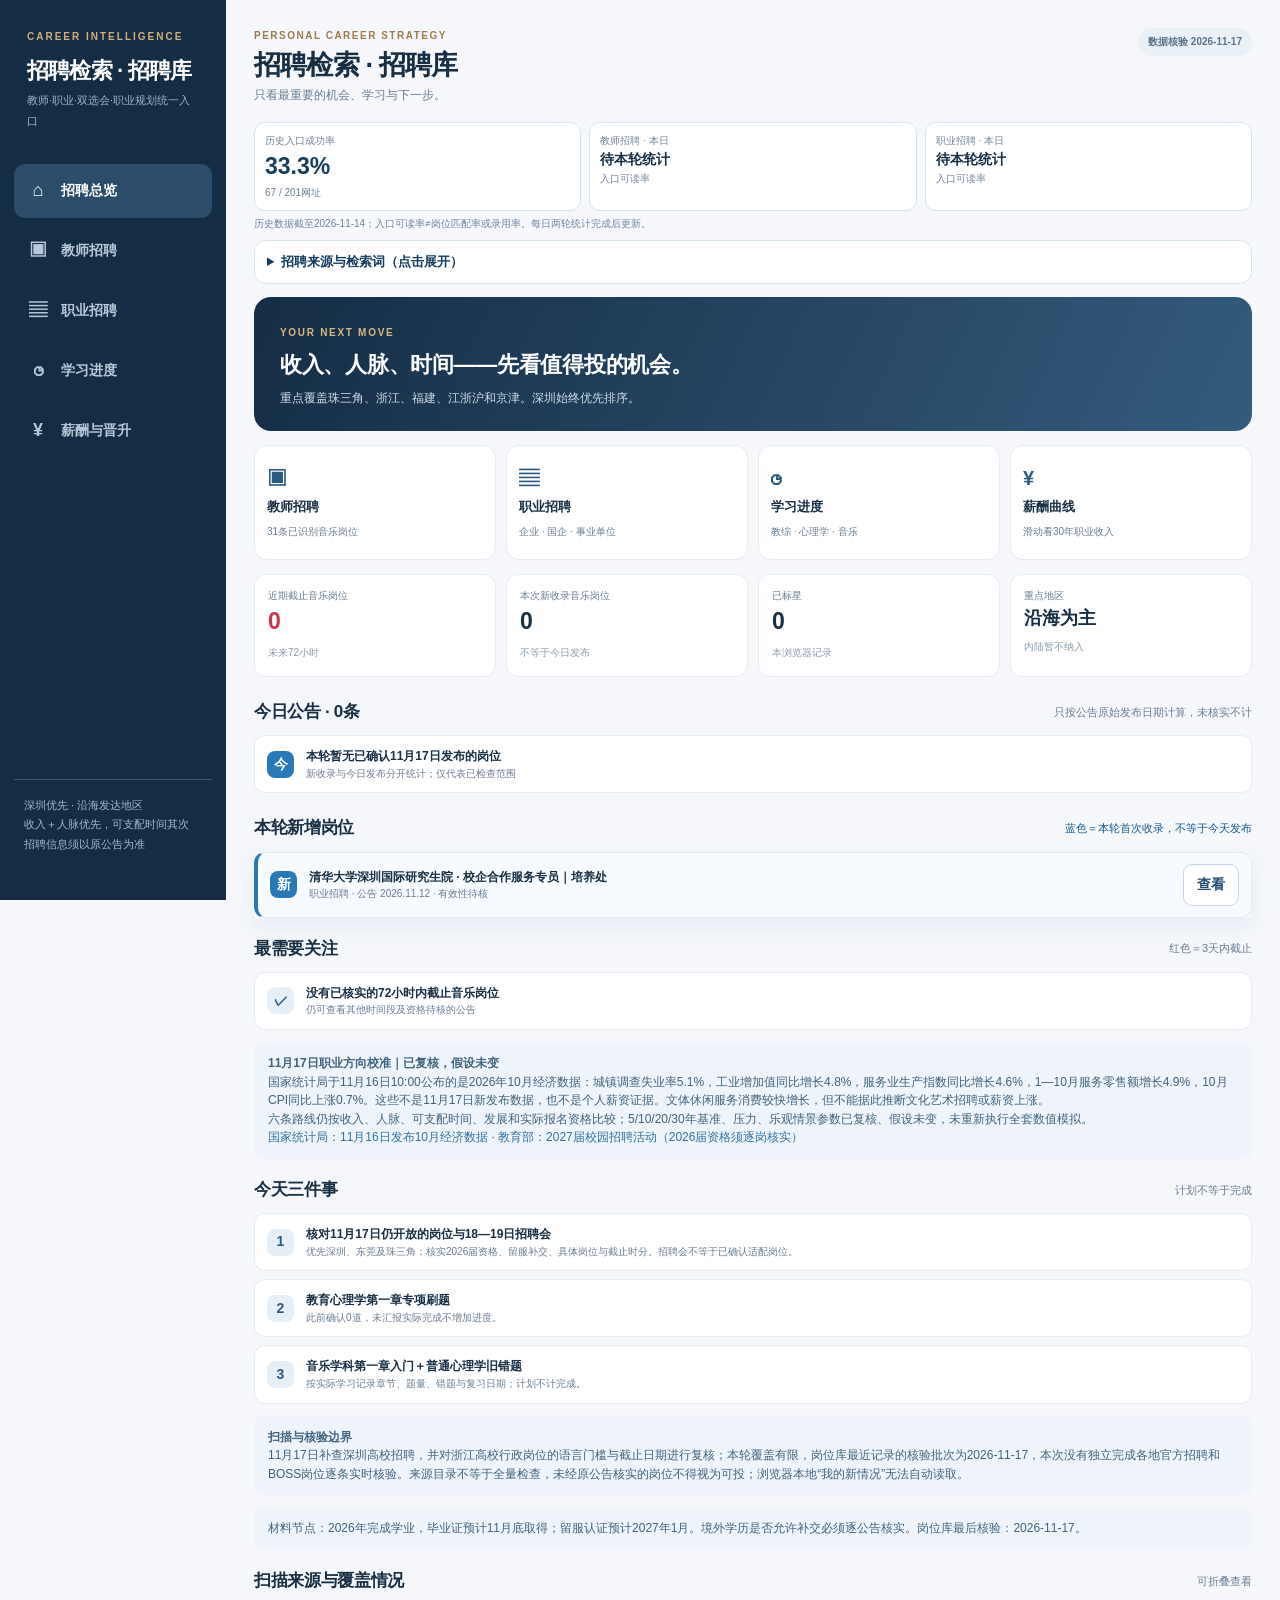
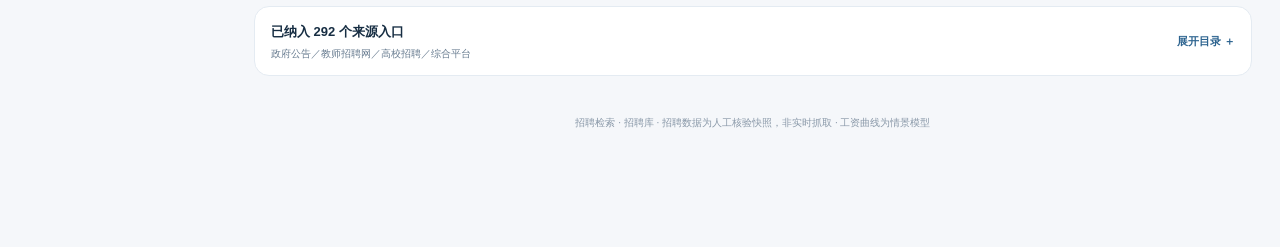
==== commit df34fef4: "Display source access success rate prominently on unified recruitment homepage" ====
--- a/career-90/index.html
+++ b/career-90/index.html
@@ -1,4 +1,4 @@
 <!doctype html><html lang="zh-CN"><head><meta charset="utf-8"><meta name="viewport" content="width=device-width,initial-scale=1,viewport-fit=cover"><meta name="theme-color" content="#142c44"><meta name="description" content="招聘检索 · 招聘库：沿海重点地区音乐教师招聘、非教学职业与事业单位、真实备考进度、薪酬长期曲线。"><title>招聘检索｜招聘库</title><link rel="stylesheet" href="./site-v2.css?v=20261116study"></head><body>
-<div class="shell"><aside class="sidebar"><div class="brand"><small>CAREER INTELLIGENCE</small><strong>招聘检索 · 招聘库</strong><em>教师·职业·双选会·职业规划统一入口</em></div><nav class="nav" aria-label="桌面主菜单"><button class="active" data-nav="home"><span>⌂</span>招聘总览</button><button data-nav="teacher"><span>▣</span>教师招聘</button><button data-nav="career"><span>▤</span>职业招聘</button><button data-nav="study"><span>◷</span>学习进度</button><button data-nav="pay"><span>¥</span>薪酬与晋升</button></nav><div class="sidefoot">深圳优先 · 沿海发达地区<br>收入＋人脉优先，可支配时间其次<br>招聘信息须以原公告为准</div></aside><main class="main"><div class="top"><div><div class="kicker">PERSONAL CAREER STRATEGY</div><h1 id="title">招聘检索 · 招聘库</h1><p id="subtitle">只看最重要的机会、学习与下一步。</p></div><span id="stamp" class="stamp">数据核验中</span></div><div style="margin:-4px 0 13px"><details style="border:1px solid #d8e4ec;border-radius:12px;background:#fff;padding:11px 12px"><summary style="cursor:pointer;font-size:13px;font-weight:800;color:#153c5c">招聘来源与检索词（点击展开）</summary><p style="font-size:11px;color:#64788b">全国教师招聘网、招教网、高才网、各地人社局、人才网及高校官网，按两轮滚动扫描。来源未必全部实查。</p><iframe title="招聘来源库" src="./sources.html" loading="lazy" style="width:100%;height:68vh;min-height:420px;border:0;border-radius:9px"></iframe></details></div><div id="view" aria-live="polite"><div class="panel">正在加载职业决策中心。若一直停留在此处，请刷新页面。</div></div><footer class="end">招聘检索 · 招聘库 · 招聘数据为人工核验快照，非实时抓取 · 工资曲线为情景模型</footer></main></div>
+<div class="shell"><aside class="sidebar"><div class="brand"><small>CAREER INTELLIGENCE</small><strong>招聘检索 · 招聘库</strong><em>教师·职业·双选会·职业规划统一入口</em></div><nav class="nav" aria-label="桌面主菜单"><button class="active" data-nav="home"><span>⌂</span>招聘总览</button><button data-nav="teacher"><span>▣</span>教师招聘</button><button data-nav="career"><span>▤</span>职业招聘</button><button data-nav="study"><span>◷</span>学习进度</button><button data-nav="pay"><span>¥</span>薪酬与晋升</button></nav><div class="sidefoot">深圳优先 · 沿海发达地区<br>收入＋人脉优先，可支配时间其次<br>招聘信息须以原公告为准</div></aside><main class="main"><div class="top"><div><div class="kicker">PERSONAL CAREER STRATEGY</div><h1 id="title">招聘检索 · 招聘库</h1><p id="subtitle">只看最重要的机会、学习与下一步。</p></div><span id="stamp" class="stamp">数据核验中</span></div><div style="display:grid;grid-template-columns:repeat(3,minmax(0,1fr));gap:8px;margin:0 0 12px"><div style="background:#fff;border:1px solid #d8e4ec;border-radius:11px;padding:10px"><div style="font-size:10px;color:#71849a">历史入口成功率</div><strong style="font-size:23px;color:#173e5b">33.3%</strong><div style="font-size:10px;color:#71849a">67 / 201网址</div></div><div style="background:#fff;border:1px solid #d8e4ec;border-radius:11px;padding:10px"><div style="font-size:10px;color:#71849a">教师招聘 · 本日</div><strong style="font-size:14px">待本轮统计</strong><div style="font-size:10px;color:#71849a">入口可读率</div></div><div style="background:#fff;border:1px solid #d8e4ec;border-radius:11px;padding:10px"><div style="font-size:10px;color:#71849a">职业招聘 · 本日</div><strong style="font-size:14px">待本轮统计</strong><div style="font-size:10px;color:#71849a">入口可读率</div></div></div><p style="font-size:10px;color:#71849a;margin:-7px 0 12px">历史数据截至2026-11-14；入口可读率≠岗位匹配率或录用率。每日两轮统计完成后更新。</p><div style="margin:-4px 0 13px"><details style="border:1px solid #d8e4ec;border-radius:12px;background:#fff;padding:11px 12px"><summary style="cursor:pointer;font-size:13px;font-weight:800;color:#153c5c">招聘来源与检索词（点击展开）</summary><p style="font-size:11px;color:#64788b">全国教师招聘网、招教网、高才网、各地人社局、人才网及高校官网，按两轮滚动扫描。来源未必全部实查。</p><iframe title="招聘来源库" src="./sources.html" loading="lazy" style="width:100%;height:68vh;min-height:420px;border:0;border-radius:9px"></iframe></details></div><div id="view" aria-live="polite"><div class="panel">正在加载职业决策中心。若一直停留在此处，请刷新页面。</div></div><footer class="end">招聘检索 · 招聘库 · 招聘数据为人工核验快照，非实时抓取 · 工资曲线为情景模型</footer></main></div>
 <nav class="bottom" aria-label="手机导航"><button class="active" data-nav="home"><b>⌂</b>总览</button><button data-nav="teacher"><b>▣</b>教师招聘</button><button data-nav="career"><b>▤</b>职业招聘</button><button data-nav="study"><b>◷</b>学习</button><button data-nav="pay"><b>¥</b>薪酬</button></nav>
 <script src="./jobs.js?v=20261116fullscan"></script><script src="./sources.js?v=20261116fullscan"></script><script src="./app-v2.js?v=20261116study"></script></body></html>
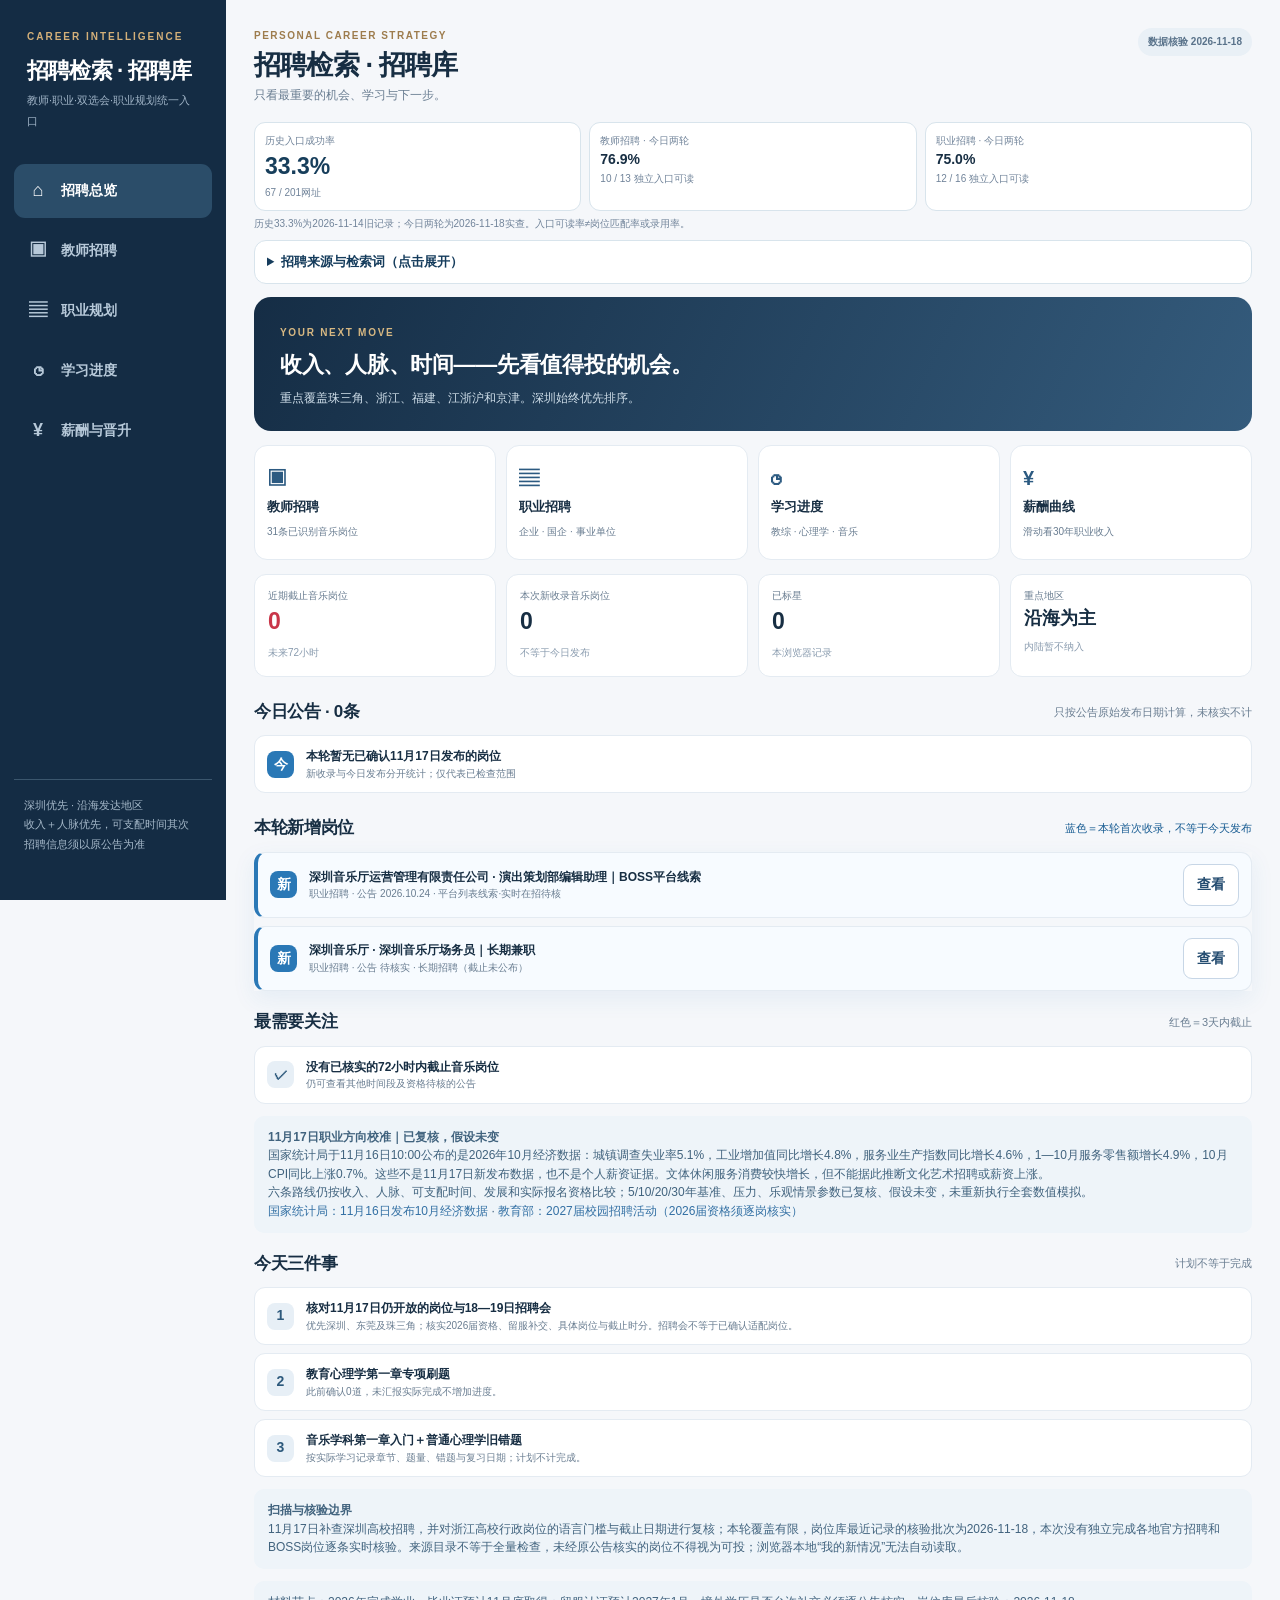
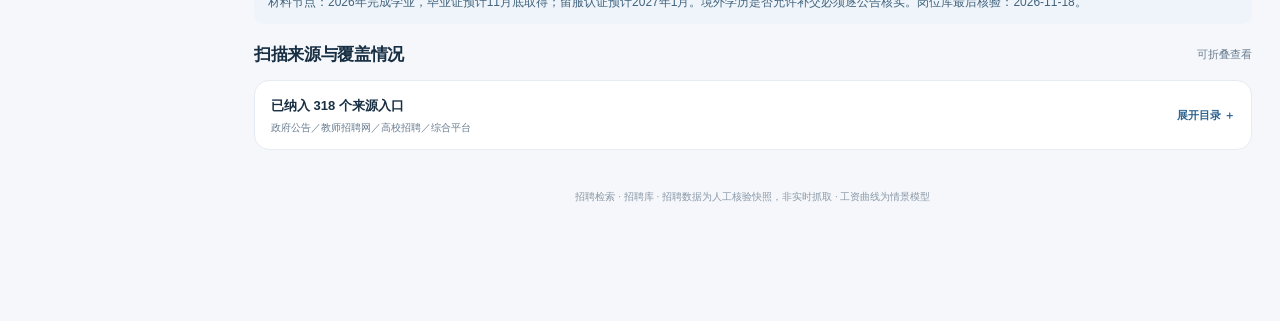
==== commit f470f57d: "首页：同步两轮扫描统计与职业规划入口" ====
--- a/career-90/index.html
+++ b/career-90/index.html
@@ -1,4 +1,4 @@
-<!doctype html><html lang="zh-CN"><head><meta charset="utf-8"><meta name="viewport" content="width=device-width,initial-scale=1,viewport-fit=cover"><meta name="theme-color" content="#142c44"><meta name="description" content="招聘检索 · 招聘库：沿海重点地区音乐教师招聘、非教学职业与事业单位、真实备考进度、薪酬长期曲线。"><title>招聘检索｜招聘库</title><link rel="stylesheet" href="./site-v2.css?v=20261116study"></head><body>
-<div class="shell"><aside class="sidebar"><div class="brand"><small>CAREER INTELLIGENCE</small><strong>招聘检索 · 招聘库</strong><em>教师·职业·双选会·职业规划统一入口</em></div><nav class="nav" aria-label="桌面主菜单"><button class="active" data-nav="home"><span>⌂</span>招聘总览</button><button data-nav="teacher"><span>▣</span>教师招聘</button><button data-nav="career"><span>▤</span>职业招聘</button><button data-nav="study"><span>◷</span>学习进度</button><button data-nav="pay"><span>¥</span>薪酬与晋升</button></nav><div class="sidefoot">深圳优先 · 沿海发达地区<br>收入＋人脉优先，可支配时间其次<br>招聘信息须以原公告为准</div></aside><main class="main"><div class="top"><div><div class="kicker">PERSONAL CAREER STRATEGY</div><h1 id="title">招聘检索 · 招聘库</h1><p id="subtitle">只看最重要的机会、学习与下一步。</p></div><span id="stamp" class="stamp">数据核验中</span></div><div style="display:grid;grid-template-columns:repeat(3,minmax(0,1fr));gap:8px;margin:0 0 12px"><div style="background:#fff;border:1px solid #d8e4ec;border-radius:11px;padding:10px"><div style="font-size:10px;color:#71849a">历史入口成功率</div><strong style="font-size:23px;color:#173e5b">33.3%</strong><div style="font-size:10px;color:#71849a">67 / 201网址</div></div><div style="background:#fff;border:1px solid #d8e4ec;border-radius:11px;padding:10px"><div style="font-size:10px;color:#71849a">教师招聘 · 本日</div><strong style="font-size:14px">待本轮统计</strong><div style="font-size:10px;color:#71849a">入口可读率</div></div><div style="background:#fff;border:1px solid #d8e4ec;border-radius:11px;padding:10px"><div style="font-size:10px;color:#71849a">职业招聘 · 本日</div><strong style="font-size:14px">待本轮统计</strong><div style="font-size:10px;color:#71849a">入口可读率</div></div></div><p style="font-size:10px;color:#71849a;margin:-7px 0 12px">历史数据截至2026-11-14；入口可读率≠岗位匹配率或录用率。每日两轮统计完成后更新。</p><div style="margin:-4px 0 13px"><details style="border:1px solid #d8e4ec;border-radius:12px;background:#fff;padding:11px 12px"><summary style="cursor:pointer;font-size:13px;font-weight:800;color:#153c5c">招聘来源与检索词（点击展开）</summary><p style="font-size:11px;color:#64788b">全国教师招聘网、招教网、高才网、各地人社局、人才网及高校官网，按两轮滚动扫描。来源未必全部实查。</p><iframe title="招聘来源库" src="./sources.html" loading="lazy" style="width:100%;height:68vh;min-height:420px;border:0;border-radius:9px"></iframe></details></div><div id="view" aria-live="polite"><div class="panel">正在加载职业决策中心。若一直停留在此处，请刷新页面。</div></div><footer class="end">招聘检索 · 招聘库 · 招聘数据为人工核验快照，非实时抓取 · 工资曲线为情景模型</footer></main></div>
-<nav class="bottom" aria-label="手机导航"><button class="active" data-nav="home"><b>⌂</b>总览</button><button data-nav="teacher"><b>▣</b>教师招聘</button><button data-nav="career"><b>▤</b>职业招聘</button><button data-nav="study"><b>◷</b>学习</button><button data-nav="pay"><b>¥</b>薪酬</button></nav>
-<script src="./jobs.js?v=20261116fullscan"></script><script src="./sources.js?v=20261116fullscan"></script><script src="./app-v2.js?v=20261116study"></script></body></html>
+<!doctype html><html lang="zh-CN"><head><meta charset="utf-8"><meta name="viewport" content="width=device-width,initial-scale=1,viewport-fit=cover"><meta name="theme-color" content="#142c44"><meta name="description" content="招聘检索 · 招聘库：沿海重点地区音乐教师招聘、非教学职业与事业单位、真实备考进度、薪酬长期曲线。"><title>招聘检索｜招聘库</title><link rel="stylesheet" href="./site-v2.css?v=20261118career"></head><body>
+<div class="shell"><aside class="sidebar"><div class="brand"><small>CAREER INTELLIGENCE</small><strong>招聘检索 · 招聘库</strong><em>教师·职业·双选会·职业规划统一入口</em></div><nav class="nav" aria-label="桌面主菜单"><button class="active" data-nav="home"><span>⌂</span>招聘总览</button><button data-nav="teacher"><span>▣</span>教师招聘</button><button data-nav="career"><span>▤</span>职业规划</button><button data-nav="study"><span>◷</span>学习进度</button><button data-nav="pay"><span>¥</span>薪酬与晋升</button></nav><div class="sidefoot">深圳优先 · 沿海发达地区<br>收入＋人脉优先，可支配时间其次<br>招聘信息须以原公告为准</div></aside><main class="main"><div class="top"><div><div class="kicker">PERSONAL CAREER STRATEGY</div><h1 id="title">招聘检索 · 招聘库</h1><p id="subtitle">只看最重要的机会、学习与下一步。</p></div><span id="stamp" class="stamp">数据核验中</span></div><div style="display:grid;grid-template-columns:repeat(3,minmax(0,1fr));gap:8px;margin:0 0 12px"><div style="background:#fff;border:1px solid #d8e4ec;border-radius:11px;padding:10px"><div style="font-size:10px;color:#71849a">历史入口成功率</div><strong style="font-size:23px;color:#173e5b">33.3%</strong><div style="font-size:10px;color:#71849a">67 / 201网址</div></div><div style="background:#fff;border:1px solid #d8e4ec;border-radius:11px;padding:10px"><div style="font-size:10px;color:#71849a">教师招聘 · 今日两轮</div><strong style="font-size:14px">76.9%</strong><div style="font-size:10px;color:#71849a">10 / 13 独立入口可读</div></div><div style="background:#fff;border:1px solid #d8e4ec;border-radius:11px;padding:10px"><div style="font-size:10px;color:#71849a">职业招聘 · 今日两轮</div><strong style="font-size:14px">75.0%</strong><div style="font-size:10px;color:#71849a">12 / 16 独立入口可读</div></div></div><p style="font-size:10px;color:#71849a;margin:-7px 0 12px">历史33.3%为2026-11-14旧记录；今日两轮为2026-11-18实查。入口可读率≠岗位匹配率或录用率。</p><div style="margin:-4px 0 13px"><details style="border:1px solid #d8e4ec;border-radius:12px;background:#fff;padding:11px 12px"><summary style="cursor:pointer;font-size:13px;font-weight:800;color:#153c5c">招聘来源与检索词（点击展开）</summary><p style="font-size:11px;color:#64788b">全国教师招聘网、招教网、高才网、各地人社局、人才网及高校官网，按两轮滚动扫描。来源未必全部实查。</p><iframe title="招聘来源库" src="./sources.html" loading="lazy" style="width:100%;height:68vh;min-height:420px;border:0;border-radius:9px"></iframe></details></div><div id="view" aria-live="polite"><div class="panel">正在加载职业决策中心。若一直停留在此处，请刷新页面。</div></div><footer class="end">招聘检索 · 招聘库 · 招聘数据为人工核验快照，非实时抓取 · 工资曲线为情景模型</footer></main></div>
+<nav class="bottom" aria-label="手机导航"><button class="active" data-nav="home"><b>⌂</b>总览</button><button data-nav="teacher"><b>▣</b>教师招聘</button><button data-nav="career"><b>▤</b>职业规划</button><button data-nav="study"><b>◷</b>学习</button><button data-nav="pay"><b>¥</b>薪酬</button></nav>
+<script src="./jobs.js?v=20261118noon"></script><script src="./sources.js?v=20261118noon"></script><script src="./app-v2.js?v=20261118career"></script></body></html>
--- a/career-90/site-v2.css
+++ b/career-90/site-v2.css
@@ -194,3 +194,38 @@
 .study-checkin b{font-size:13px}
 .study-checkin p{font-size:11px;line-height:1.7;color:#647d92}
 @media(max-width:760px){.study-total{grid-template-columns:repeat(2,1fr)}.study-slot{grid-template-columns:80px 1fr;gap:9px;padding:10px}.study-slot-time b{font-size:12px}.study-slot-text strong{font-size:12px}.study-clockbar{padding:12px}.study-clockbar small{font-size:10px}}
+
+
+/* career-roadmap-20261118 */
+.career-roadmap{margin:12px 0 16px;padding:16px;border:1px solid rgba(94,150,255,.25);border-radius:18px;background:linear-gradient(145deg,rgba(17,49,92,.96),rgba(8,28,57,.96));box-shadow:0 14px 34px rgba(3,15,35,.18)}
+.career-roadmap-head{display:grid;grid-template-columns:minmax(0,1fr) minmax(220px,.7fr);gap:14px;align-items:end}
+.career-roadmap-head span{font-size:11px;letter-spacing:.12em;color:#8ec5ff}
+.career-roadmap-head h3{margin:5px 0 6px;font-size:22px;color:#fff}
+.career-roadmap-head p{margin:0;max-width:760px;font-size:13px;line-height:1.65;color:#bfd0e8}
+.career-priority{padding:12px 14px;border:1px solid rgba(122,179,255,.25);border-radius:14px;background:rgba(255,255,255,.06)}
+.career-priority b{display:block;margin-bottom:5px;font-size:11px;color:#85bcff}
+.career-priority strong{display:block;font-size:13px;line-height:1.6;color:#fff}
+.career-track-grid{display:grid;grid-template-columns:repeat(2,minmax(0,1fr));gap:10px;margin-top:14px}
+.career-track-grid details{border:1px solid rgba(128,176,238,.2);border-radius:14px;background:rgba(4,20,43,.55);overflow:hidden}
+.career-track-grid details:nth-child(5){grid-column:1/-1}
+.career-track-grid summary{display:grid;grid-template-columns:28px 1fr auto;gap:8px;align-items:center;padding:12px;cursor:pointer;list-style:none}
+.career-track-grid summary::-webkit-details-marker{display:none}
+.career-track-grid summary b{font-size:14px;color:#fff}
+.career-track-grid summary em{font-style:normal;font-size:11px;color:#8fc5ff}
+.track-no{display:grid;place-items:center;width:28px;height:28px;border-radius:9px;background:#1f6fd1;color:#fff;font-size:11px}
+.track-body{padding:0 12px 12px 48px}
+.track-body p{margin:6px 0;font-size:12px;line-height:1.6;color:#bed0e7}
+.track-body b{color:#fff}
+.career-rule{margin-top:10px;padding:10px 12px;border-radius:12px;background:rgba(255,184,76,.1);color:#ffd49a;font-size:12px;line-height:1.6}
+@media(max-width:720px){
+ .career-roadmap{padding:12px;border-radius:15px}
+ .career-roadmap-head,.career-track-grid{grid-template-columns:1fr}
+ .career-roadmap-head h3{font-size:18px}
+ .career-priority{padding:10px 12px}
+ .career-track-grid details:nth-child(5){grid-column:auto}
+ .career-track-grid summary{grid-template-columns:26px 1fr}
+ .career-track-grid summary em{grid-column:2;font-size:10px}
+ .track-no{width:26px;height:26px}
+ .track-body{padding:0 10px 10px 44px}
+ .track-body p{font-size:11.5px}
+}
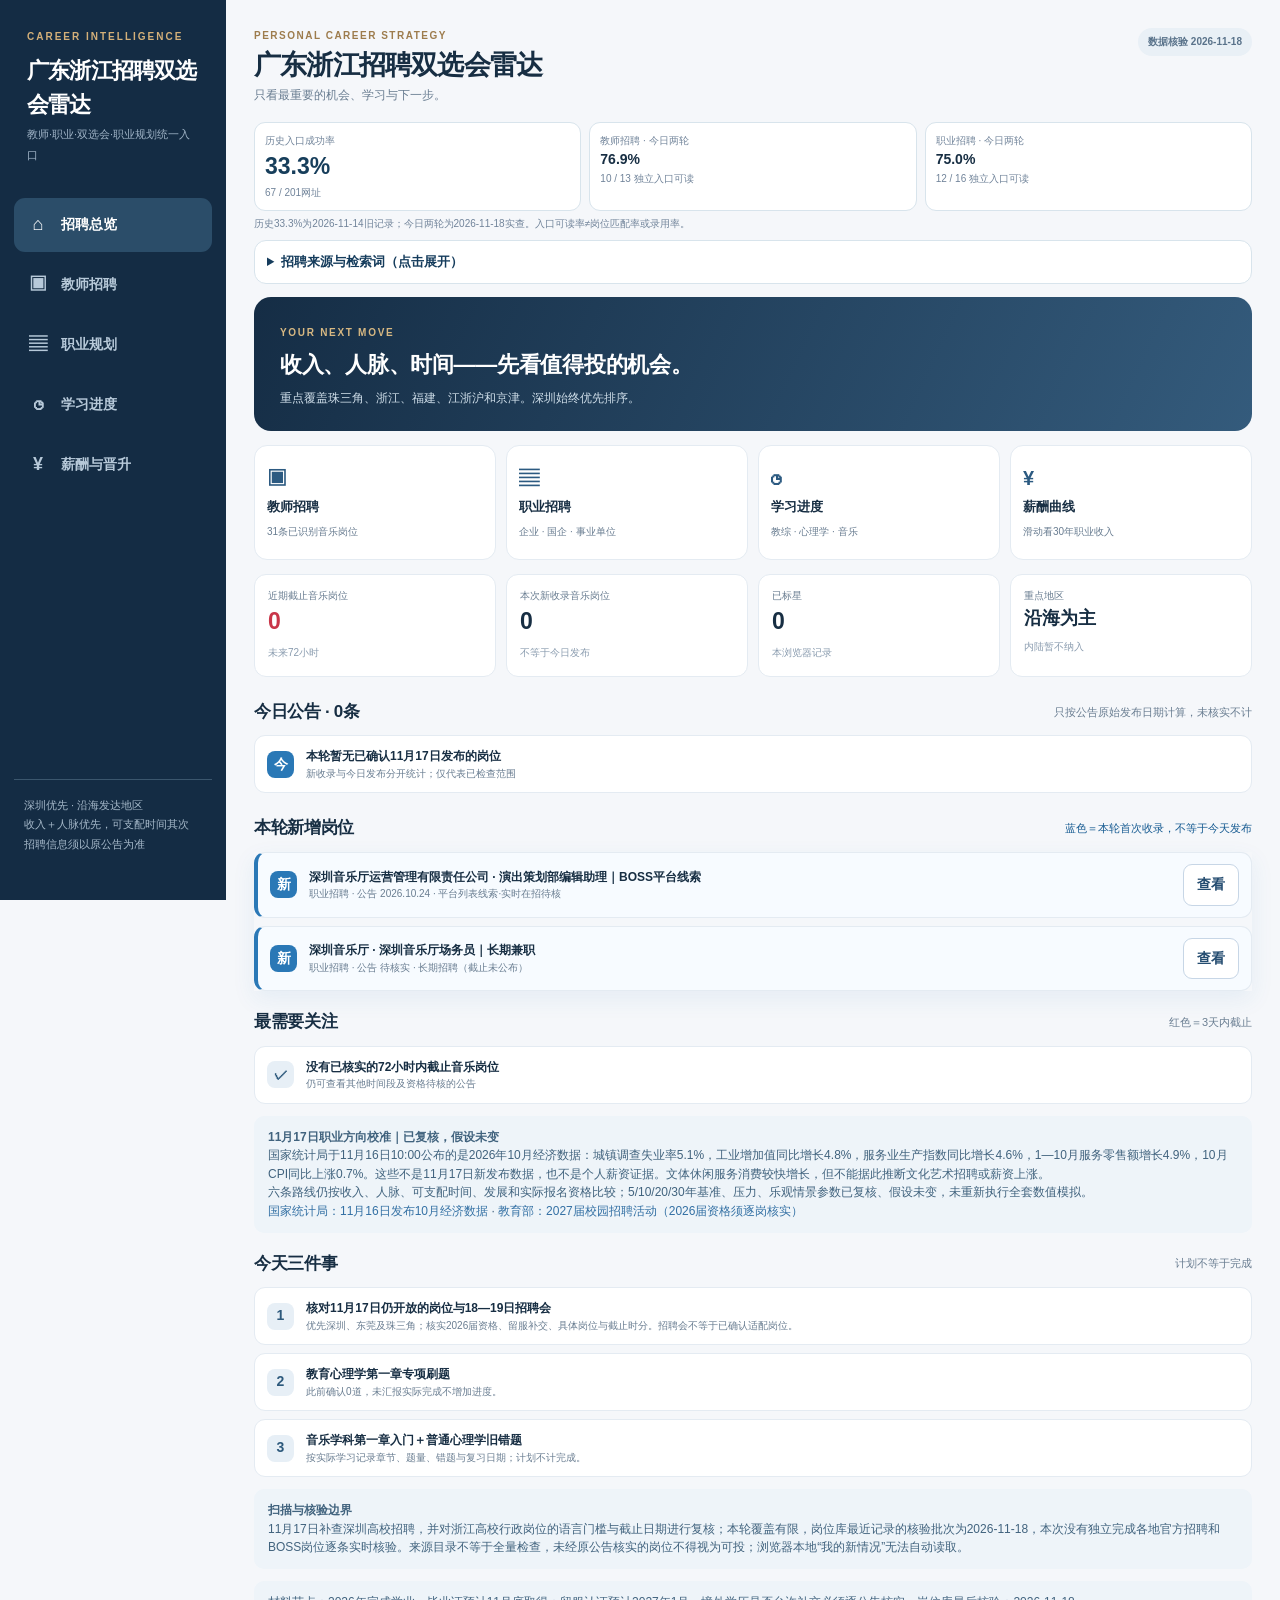
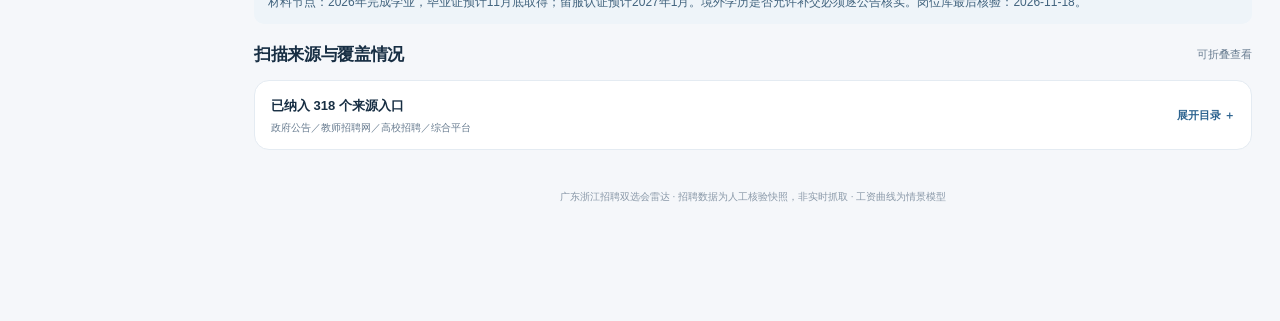
==== commit 60d5d469: "统一入口：旧首页跳转广东浙江招聘双选会雷达" ====
--- a/career-90/index.html
+++ b/career-90/index.html
@@ -1,4 +1 @@
-<!doctype html><html lang="zh-CN"><head><meta charset="utf-8"><meta name="viewport" content="width=device-width,initial-scale=1,viewport-fit=cover"><meta name="theme-color" content="#142c44"><meta name="description" content="招聘检索 · 招聘库：沿海重点地区音乐教师招聘、非教学职业与事业单位、真实备考进度、薪酬长期曲线。"><title>招聘检索｜招聘库</title><link rel="stylesheet" href="./site-v2.css?v=20261118career"></head><body>
-<div class="shell"><aside class="sidebar"><div class="brand"><small>CAREER INTELLIGENCE</small><strong>招聘检索 · 招聘库</strong><em>教师·职业·双选会·职业规划统一入口</em></div><nav class="nav" aria-label="桌面主菜单"><button class="active" data-nav="home"><span>⌂</span>招聘总览</button><button data-nav="teacher"><span>▣</span>教师招聘</button><button data-nav="career"><span>▤</span>职业规划</button><button data-nav="study"><span>◷</span>学习进度</button><button data-nav="pay"><span>¥</span>薪酬与晋升</button></nav><div class="sidefoot">深圳优先 · 沿海发达地区<br>收入＋人脉优先，可支配时间其次<br>招聘信息须以原公告为准</div></aside><main class="main"><div class="top"><div><div class="kicker">PERSONAL CAREER STRATEGY</div><h1 id="title">招聘检索 · 招聘库</h1><p id="subtitle">只看最重要的机会、学习与下一步。</p></div><span id="stamp" class="stamp">数据核验中</span></div><div style="display:grid;grid-template-columns:repeat(3,minmax(0,1fr));gap:8px;margin:0 0 12px"><div style="background:#fff;border:1px solid #d8e4ec;border-radius:11px;padding:10px"><div style="font-size:10px;color:#71849a">历史入口成功率</div><strong style="font-size:23px;color:#173e5b">33.3%</strong><div style="font-size:10px;color:#71849a">67 / 201网址</div></div><div style="background:#fff;border:1px solid #d8e4ec;border-radius:11px;padding:10px"><div style="font-size:10px;color:#71849a">教师招聘 · 今日两轮</div><strong style="font-size:14px">76.9%</strong><div style="font-size:10px;color:#71849a">10 / 13 独立入口可读</div></div><div style="background:#fff;border:1px solid #d8e4ec;border-radius:11px;padding:10px"><div style="font-size:10px;color:#71849a">职业招聘 · 今日两轮</div><strong style="font-size:14px">75.0%</strong><div style="font-size:10px;color:#71849a">12 / 16 独立入口可读</div></div></div><p style="font-size:10px;color:#71849a;margin:-7px 0 12px">历史33.3%为2026-11-14旧记录；今日两轮为2026-11-18实查。入口可读率≠岗位匹配率或录用率。</p><div style="margin:-4px 0 13px"><details style="border:1px solid #d8e4ec;border-radius:12px;background:#fff;padding:11px 12px"><summary style="cursor:pointer;font-size:13px;font-weight:800;color:#153c5c">招聘来源与检索词（点击展开）</summary><p style="font-size:11px;color:#64788b">全国教师招聘网、招教网、高才网、各地人社局、人才网及高校官网，按两轮滚动扫描。来源未必全部实查。</p><iframe title="招聘来源库" src="./sources.html" loading="lazy" style="width:100%;height:68vh;min-height:420px;border:0;border-radius:9px"></iframe></details></div><div id="view" aria-live="polite"><div class="panel">正在加载职业决策中心。若一直停留在此处，请刷新页面。</div></div><footer class="end">招聘检索 · 招聘库 · 招聘数据为人工核验快照，非实时抓取 · 工资曲线为情景模型</footer></main></div>
-<nav class="bottom" aria-label="手机导航"><button class="active" data-nav="home"><b>⌂</b>总览</button><button data-nav="teacher"><b>▣</b>教师招聘</button><button data-nav="career"><b>▤</b>职业规划</button><button data-nav="study"><b>◷</b>学习</button><button data-nav="pay"><b>¥</b>薪酬</button></nav>
-<script src="./jobs.js?v=20261118noon"></script><script src="./sources.js?v=20261118noon"></script><script src="./app-v2.js?v=20261118career"></script></body></html>
+<!doctype html><html lang="zh-CN"><head><meta charset="utf-8"><meta name="viewport" content="width=device-width,initial-scale=1"><meta http-equiv="refresh" content="0;url=./radar.html"><link rel="canonical" href="./radar.html"><title>广东浙江招聘双选会雷达</title></head><body><p>唯一入口：<a href="./radar.html">广东浙江招聘双选会雷达</a></p><script>location.replace("./radar.html");</script></body></html>
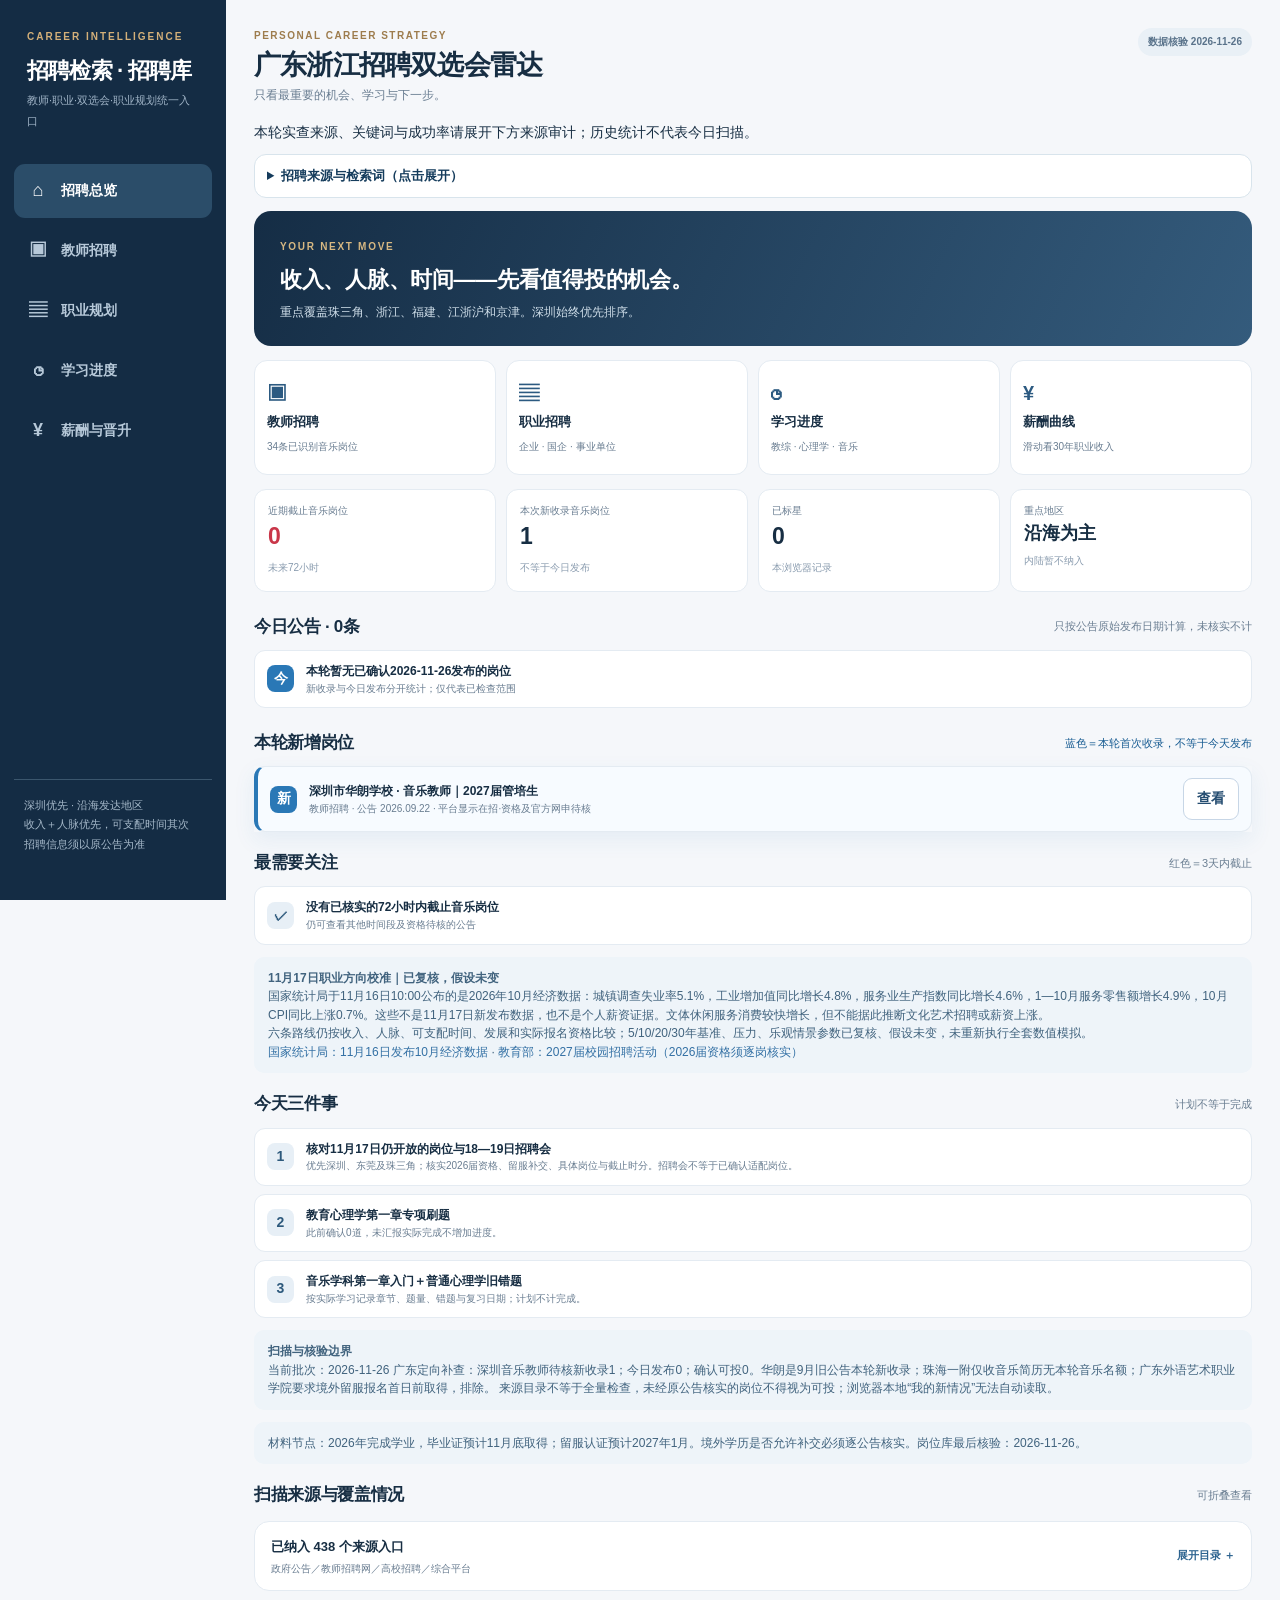
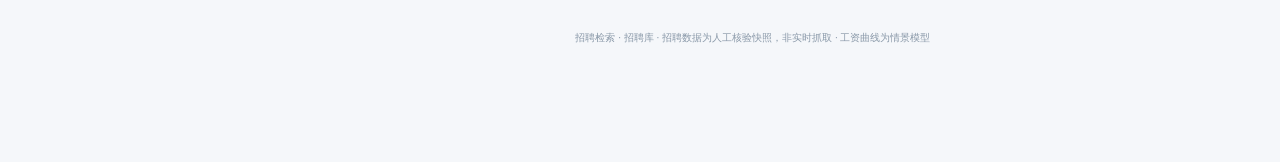
==== commit b7a3e84d: "Restore recruitment library as canonical homepage and remove stale scan stats" ====
--- a/career-90/index.html
+++ b/career-90/index.html
@@ -1 +1,4 @@
-<!doctype html><html lang="zh-CN"><head><meta charset="utf-8"><meta name="viewport" content="width=device-width,initial-scale=1"><meta http-equiv="refresh" content="0;url=./radar.html"><link rel="canonical" href="./radar.html"><title>广东浙江招聘双选会雷达</title></head><body><p>唯一入口：<a href="./radar.html">广东浙江招聘双选会雷达</a></p><script>location.replace("./radar.html");</script></body></html>+<!doctype html><html lang="zh-CN"><head><meta charset="utf-8"><meta name="viewport" content="width=device-width,initial-scale=1,viewport-fit=cover"><meta name="theme-color" content="#142c44"><meta name="description" content="招聘检索 · 招聘库：音乐教师、非教学职业、央国企、大厂、事业单位、双选会与职业规划统一入口。"><title>招聘检索 · 招聘库</title><link rel="stylesheet" href="./site-v2.css?v=20261118career"></head><body>
+<div class="shell"><aside class="sidebar"><div class="brand"><small>CAREER INTELLIGENCE</small><strong>招聘检索 · 招聘库</strong><em>教师·职业·双选会·职业规划统一入口</em></div><nav class="nav" aria-label="桌面主菜单"><button class="active" data-nav="home"><span>⌂</span>招聘总览</button><button data-nav="teacher"><span>▣</span>教师招聘</button><button data-nav="career"><span>▤</span>职业规划</button><button data-nav="study"><span>◷</span>学习进度</button><button data-nav="pay"><span>¥</span>薪酬与晋升</button></nav><div class="sidefoot">深圳优先 · 沿海发达地区<br>收入＋人脉优先，可支配时间其次<br>招聘信息须以原公告为准</div></aside><main class="main"><div class="top"><div><div class="kicker">PERSONAL CAREER STRATEGY</div><h1 id="title">招聘检索 · 招聘库</h1><p id="subtitle">只看最重要的机会、学习与下一步。</p></div><span id="stamp" class="stamp">数据核验中</span></div><p class="scan-audit-note">本轮实查来源、关键词与成功率请展开下方来源审计；历史统计不代表今日扫描。</p><div style="margin:-4px 0 13px"><details style="border:1px solid #d8e4ec;border-radius:12px;background:#fff;padding:11px 12px"><summary style="cursor:pointer;font-size:13px;font-weight:800;color:#153c5c">招聘来源与检索词（点击展开）</summary><p style="font-size:11px;color:#64788b">全国教师招聘网、招教网、高才网、各地人社局、人才网及高校官网，按实际执行轮次滚动核验。来源未必全部实查。</p><iframe title="招聘来源库" src="./sources.html" loading="lazy" style="width:100%;height:68vh;min-height:420px;border:0;border-radius:9px"></iframe></details></div><div id="view" aria-live="polite"><div class="panel">正在加载职业决策中心。若一直停留在此处，请刷新页面。</div></div><footer class="end">招聘检索 · 招聘库 · 招聘数据为人工核验快照，非实时抓取 · 工资曲线为情景模型</footer></main></div>
+<nav class="bottom" aria-label="手机导航"><button class="active" data-nav="home"><b>⌂</b>总览</button><button data-nav="teacher"><b>▣</b>教师招聘</button><button data-nav="career"><b>▤</b>职业规划</button><button data-nav="study"><b>◷</b>学习</button><button data-nav="pay"><b>¥</b>薪酬</button></nav>
+<script src="./jobs.js?v=20261126gd"></script><script src="./sources.js?v=20261126gd"></script><script src="./app-v2.js?v=20261120quality2"></script></body></html>
--- a/career-90/site-v2.css
+++ b/career-90/site-v2.css
@@ -0,0 +1,231 @@
+
+:root{--ink:#172e43;--muted:#697d91;--line:#e4ebf2;--bg:#f5f7fa;--blue:#244b70;--blue2:#3370a4;--red:#c93649;--softred:#fff0f2;--green:#1d7a62;--gold:#af884e;--white:#fff}
+*{box-sizing:border-box}
+body{margin:0;background:var(--bg);color:var(--ink);font:14px/1.55 -apple-system,BlinkMacSystemFont,"SF Pro Display","PingFang SC","Microsoft YaHei",sans-serif}
+a{color:var(--blue2);text-decoration:none}button,input,select{font:inherit}button{cursor:pointer}button:disabled{opacity:.45}
+button:focus-visible,input:focus-visible,select:focus-visible,a:focus-visible{outline:3px solid #80b0d9;outline-offset:2px}
+.shell{display:grid;grid-template-columns:226px minmax(0,1fr);min-height:100vh}
+.sidebar{background:#142c44;color:#fff;display:flex;flex-direction:column;padding:29px 14px;height:100vh;position:sticky;top:0}
+.brand{padding:0 13px 32px}.brand small{display:block;color:#d4b079;font-size:10px;letter-spacing:2px;font-weight:800}.brand strong{display:block;font-size:22px;letter-spacing:-.8px;margin:9px 0 1px}.brand em{font-style:normal;font-size:11px;color:#9fb3c6}
+.nav{display:grid;gap:6px}.nav button{border:0;width:100%;background:transparent;color:#b7c9d9;text-align:left;border-radius:11px;padding:13px;font-weight:700;display:flex;gap:12px;align-items:center}.nav button span{font-size:18px;width:22px;text-align:center}.nav button.active,.nav button:hover{background:#2b4d69;color:#fff}
+.sidefoot{font-size:11px;line-height:1.8;color:#a5b8c9;border-top:1px solid #3b566d;padding:16px 10px;margin-top:auto}
+.main{padding:28px 28px 90px;width:100%;max-width:1250px;min-width:0;margin:0 auto}
+.top{display:flex;align-items:flex-start;justify-content:space-between;gap:12px;margin:0 0 18px}
+.kicker{font-weight:800;letter-spacing:1.5px;color:#9d7c4d;font-size:10px}
+.top h1{font-size:27px;line-height:1.2;margin:5px 0;letter-spacing:-.8px}.top p{font-size:12px;color:var(--muted);margin:5px 0 0}
+.stamp{font-size:10px;color:#59728a;background:#e9f0f6;border-radius:14px;padding:6px 10px;white-space:nowrap;font-weight:750}
+.hero{padding:24px 26px;border-radius:17px;background:linear-gradient(115deg,#152d45,#345b7c);color:#fff;margin:0 0 14px}
+.hero small{font-size:10px;color:#d7b882;letter-spacing:1.7px;font-weight:800}.hero h2{font-size:22px;margin:6px 0;letter-spacing:-.3px}.hero p{color:#d0dfea;font-size:12px;max-width:690px;margin:0}
+.hero .actions{margin-top:17px;display:flex;gap:8px;flex-wrap:wrap}
+.btn-primary,.btn-outline,.btn-light{border:0;border-radius:9px;font-weight:800;padding:9px 13px;display:inline-flex;align-items:center;justify-content:center;gap:6px}
+.btn-primary{background:#dec18e;color:#193049}.btn-outline{border:1px solid #c7d6e6;background:#fff;color:#244c70}.btn-light{border:1px solid #ffffff66;background:transparent;color:#fff}
+.panel{background:white;border:1px solid var(--line);border-radius:15px;padding:18px;margin-bottom:13px}
+.section{display:flex;justify-content:space-between;align-items:center;gap:10px;margin:18px 0 10px}.section h2{margin:0;font-size:17px;letter-spacing:-.35px}.section small{font-size:11px;color:var(--muted)}
+.metrics{display:grid;grid-template-columns:repeat(4,minmax(0,1fr));gap:10px;margin:14px 0}.metric{background:#fff;border:1px solid var(--line);border-radius:12px;padding:13px;min-width:0}.metric label{display:block;color:var(--muted);font-size:10px}.metric strong{font-size:23px;display:block;line-height:1.3;margin:4px 0}.metric small{font-size:10px;color:#8a9caf}
+.metric.alert strong,.red{color:var(--red)}
+.quick{display:grid;grid-template-columns:repeat(4,minmax(0,1fr));gap:10px;margin-bottom:12px}
+.quick button{background:#fff;color:var(--ink);border:1px solid var(--line);border-radius:13px;padding:17px 12px;text-align:left;min-height:95px}
+.quick button b{font-size:20px;display:block;color:#2c5a81}.quick button strong{display:block;font-size:13px;margin:3px 0}.quick button small{font-size:10px;color:var(--muted)}.quick button:hover{border-color:#9ebad2}
+.callout{padding:12px 14px;border-radius:10px;background:#eef4f9;color:#41637e;font-size:12px;margin:12px 0}
+.callout.red-call{background:#fff1f3;color:#a82f42}
+.minirows{display:grid;gap:8px}.minirow{display:flex;gap:12px;align-items:center;padding:11px 12px;border:1px solid var(--line);border-radius:11px;background:#fff}.minirow .dot{background:#e7eff6;color:#2d597c;border-radius:8px;min-width:27px;height:27px;display:grid;place-items:center;font-weight:800}.minirow b{display:block;font-size:12px}.minirow small{display:block;font-size:10px;color:var(--muted)}.minirow button{margin-left:auto}
+.tabs,.chips{display:flex;gap:7px;flex-wrap:wrap;margin:10px 0}
+.tabs button,.chips button{border:1px solid #dde6ee;border-radius:9px;background:#fff;color:#517087;font-size:11px;font-weight:750;padding:8px 11px}
+.tabs button.active,.chips button.active{background:var(--blue);border-color:var(--blue);color:white}
+.filterpanel{padding:14px 16px}
+.filters{display:grid;grid-template-columns:1.3fr repeat(3,minmax(0,1fr));gap:9px}.filters.two{grid-template-columns:1.4fr repeat(2,minmax(0,1fr))}
+.filters label{display:block;color:var(--muted);font-size:10px;font-weight:750;margin-bottom:4px}
+.filters input,.filters select{display:block;width:100%;min-width:0;padding:9px 10px;background:#fff;border:1px solid #d7e2ec;border-radius:8px;color:var(--ink)}
+.area-text{font-size:10px;color:var(--muted);margin:0 0 10px}
+.meta{display:flex;align-items:center;justify-content:space-between;gap:7px;margin:9px 0;font-size:11px;color:var(--muted)}
+.meta button{background:none;border:0;color:var(--blue2);font-weight:800;padding:4px}
+.list{display:grid;grid-template-columns:repeat(2,minmax(0,1fr));gap:10px}
+.job{border:1px solid #e1e9f1;background:white;border-radius:14px;padding:16px;min-width:0;touch-action:pan-y;position:relative}
+.job.urgent{border-left:4px solid var(--red)}.job.starred{border-color:#cfab6e;box-shadow:0 0 0 1px #e2d1b5}
+.jobhead{display:flex;justify-content:space-between;align-items:flex-start;gap:8px}.job h3{font-size:15px;line-height:1.35;margin:0 0 4px}.job .org{color:var(--muted);font-size:11px}.job .headright{flex-shrink:0}
+.badges{display:flex;gap:5px;flex-wrap:wrap;margin:10px 0}
+.badge{padding:3px 7px;background:#eaf1f8;color:#39607f;border-radius:5px;font-size:10px;font-weight:800}
+.badge.red{background:#fff0f2;color:#b32c3e}.badge.green{background:#eaf8f2;color:#207659}.badge.gold{background:#fff6e5;color:#98703b}.badge.gray{background:#edf0f3;color:#687889}
+.salarybox{background:#f3f7fa;border-radius:9px;padding:10px 11px;margin:10px 0}.salarybox label{display:block;font-size:10px;color:#617b93}.salarybox strong{display:block;color:#1b4c74;font-size:21px;letter-spacing:-.4px;line-height:1.4}.salarybox small{color:#778b9d;display:block;font-size:10px}
+.dates{display:grid;grid-template-columns:1fr 1fr;gap:7px}.dates>div{border:1px solid #e8edf2;background:#fbfcfd;border-radius:8px;padding:8px;min-width:0}.dates>div.urgent{background:#fff0f2;border-color:#f2cbd2}.dates label{display:block;color:#8795a4;font-size:10px}.dates strong{display:block;font-size:12px;font-variant-numeric:tabular-nums}.dates .urgent strong{color:var(--red)}
+.jobdetails{font-size:11px;color:#5c7082;margin:10px 0}.jobdetails b{color:#304c62}.jobdetails details>summary{cursor:pointer;color:#245d89;font-size:11px;font-weight:800}.jobdetails details p{margin:7px 0}
+.jobactions{display:flex;gap:6px;flex-wrap:wrap;margin-top:12px}.jobactions a,.jobactions button{font-size:11px;font-weight:750;border:1px solid #dce5ed;border-radius:8px;padding:8px 10px;background:#fff;color:#365a79}.jobactions a{background:#1f4465;color:#fff;border-color:#1f4465}
+.empty{grid-column:1/-1;text-align:center;padding:40px 10px;color:var(--muted);border:1px dashed #ccd9e4;border-radius:12px;background:white}
+.fine{color:var(--muted);font-size:10px}.end{padding:26px;text-align:center;color:#8998a8;font-size:10px}
+.study-grid{display:grid;grid-template-columns:repeat(3,minmax(0,1fr));gap:11px}.study-card{padding:18px;background:#fff;border:1px solid var(--line);border-radius:13px}.study-card .small{font-size:11px;color:var(--muted)}.study-card strong{font-size:20px;display:block;margin:7px 0}.study-card p{font-size:11px;color:var(--muted);margin:5px 0}
+.progress{height:6px;background:#e4eaf1;border-radius:6px;overflow:hidden;margin:11px 0}.progress i{height:100%;display:block;background:#426f9a}
+.pay-tabs{display:grid;grid-template-columns:repeat(3,minmax(0,1fr));gap:8px}.pay-tabs button{background:#fff;border:1px solid #dce6ee;border-radius:11px;padding:11px 8px;text-align:center;color:#345a79;font-weight:750}.pay-tabs button.active{background:#244d70;color:white;border-color:#244d70}
+.big-value{font-size:38px;font-weight:850;letter-spacing:-1px;color:#194b71;font-variant-numeric:tabular-nums}.tiny{font-size:11px;color:var(--muted)}
+.pay-top{display:grid;grid-template-columns:1.1fr 1fr;gap:11px;margin:12px 0}
+.pay-graph{width:100%;height:auto;aspect-ratio:720/250;touch-action:none;overflow:visible;border-radius:12px;background:linear-gradient(#fcfdff,#f7fafd)}
+.slider{width:100%;accent-color:#225b86;margin:12px 0}.selects{display:flex;gap:10px;flex-wrap:wrap}.selects label{font-size:11px;color:#6a8095;font-weight:750}.selects select,.selects input{display:block;padding:9px;background:#fff;border:1px solid #dce6ee;border-radius:8px;width:100%;margin-top:4px}
+.pay-metrics{display:grid;grid-template-columns:repeat(2,minmax(0,1fr));gap:9px}.pay-metrics>div{background:#f3f7fa;border-radius:11px;padding:14px}.pay-metrics strong{display:block;font-size:21px;margin:5px 0}.pay-metrics label{font-size:10px;color:var(--muted)}
+.bottom{display:none}
+@media(max-width:1030px){.shell{grid-template-columns:204px minmax(0,1fr)}.main{padding:20px 20px 90px}.list{grid-template-columns:1fr}}
+@media(max-width:760px){.shell{display:block}.sidebar{display:none}.main{padding:17px 11px 100px}.top h1{font-size:23px}.top p{font-size:11px}.stamp{font-size:9px}.hero{padding:19px;border-radius:14px}.hero h2{font-size:20px}.panel{padding:14px}.quick{grid-template-columns:repeat(2,minmax(0,1fr));gap:8px}.quick button{min-height:79px;padding:12px}.filters{grid-template-columns:repeat(2,minmax(0,1fr));gap:7px}.filters .search{grid-column:span 2}.filters.two{grid-template-columns:repeat(2,minmax(0,1fr))}.metrics{grid-template-columns:repeat(2,minmax(0,1fr));gap:8px}.metric{padding:11px}.metric strong{font-size:20px}.list{grid-template-columns:1fr}.job{padding:13px}.salarybox strong{font-size:19px}.study-grid{grid-template-columns:repeat(2,minmax(0,1fr));gap:8px}.study-card{padding:12px}.study-card strong{font-size:17px}.pay-top{grid-template-columns:1fr}.big-value{font-size:33px}.pay-graph{aspect-ratio:720/280}.bottom{display:grid;grid-template-columns:repeat(5,minmax(0,1fr));gap:2px;position:fixed;bottom:0;left:0;right:0;z-index:50;background:white;border-top:1px solid var(--line);padding:5px 4px calc(7px + env(safe-area-inset-bottom))}.bottom button{border:0;background:transparent;color:#71869a;font-size:10px;line-height:1.1;padding:7px 2px;border-radius:8px;font-weight:800;min-width:0}.bottom button b{display:block;font-size:18px;margin-bottom:5px}.bottom button.active{background:#e7f0f8;color:#234e70}}
+@media(max-width:400px){.main{padding-left:9px;padding-right:9px}.filters{gap:6px}.dates strong{font-size:11px}.job h3{font-size:14px}.top h1{font-size:21px}.badge{font-size:9px}.tabs button,.chips button{font-size:10px;padding:7px 8px}.pay-tabs button{font-size:11px}.pay-metrics strong{font-size:18px}}
+
+/* Auditable, collapsible recruitment source inventory */
+.sources-audit{padding:14px 16px;margin-top:12px}
+.sources-audit summary{cursor:pointer;list-style:none}
+.sources-audit summary::-webkit-details-marker{display:none}
+.source-main{display:flex;align-items:center;justify-content:space-between;gap:10px}
+.source-main b{font-size:13px}
+.source-main small{display:block;color:var(--muted);font-size:10px;margin-top:3px}
+.source-expand{font-size:11px;color:#2c638f;white-space:nowrap;font-weight:800}
+.sources-audit[open]>.source-main .source-expand{color:#8b6c46}
+.source-summary{display:flex;flex-wrap:wrap;gap:6px;margin:13px 0 11px}
+.source-summary span{font-size:10px;color:#4d6b82;padding:5px 8px;background:#edf3f9;border-radius:6px}
+.scan-group{border:1px solid #e3eaf1;border-radius:10px;margin:9px 0;padding:0 12px}
+.scan-group>summary{display:flex;justify-content:space-between;align-items:center;gap:10px;padding:12px 0}
+.scan-group>summary strong{font-size:12px}
+.scan-number{font-size:10px;color:#6b8195}
+.source-items{display:grid;grid-template-columns:repeat(2,minmax(0,1fr));gap:7px;padding-bottom:12px}
+.source-item{display:flex;justify-content:space-between;gap:7px;align-items:flex-start;border:1px solid #e7edf3;background:#fbfcfe;border-radius:9px;padding:10px;min-width:0}
+.source-item a{font-size:11px;font-weight:750;overflow-wrap:anywhere}
+.source-item small{font-size:10px;color:#768b9e;display:block;margin-top:3px}
+.source-status{font-size:9px;font-weight:750;border-radius:5px;padding:3px 6px;white-space:normal;text-align:center;max-width:100px}
+.source-status.checked{color:#266c59;background:#e9f6f0}
+.source-status.pending{color:#866c34;background:#f8f1df}
+.source-status.problem{color:#b23045;background:#fff0f1}
+.keyword-group{border-top:1px solid #e8edf2;padding:8px 0}
+.keyword-group summary{font-size:11px;font-weight:750;color:#366483}
+.keyword-cloud{display:flex;gap:5px;flex-wrap:wrap;padding:9px 0}
+.keyword-cloud span{font-size:10px;background:#f0f4f8;color:#5f7486;border-radius:6px;padding:4px 6px}
+@media(max-width:760px){.sources-audit{padding:12px}.source-items{grid-template-columns:1fr}.source-item{padding:9px}.source-status{flex-shrink:0}.scan-group{padding:0 10px}}
+
+/* What a BOSS direct-hiring job involves and applicant-specific assessment */
+.job-fit{border:1px solid #dfeaf1;background:#f8fbfd;border-radius:10px;margin:11px 0;padding:9px 11px;display:grid;gap:8px}
+.job-fit>div{border-bottom:1px solid #e4ecf2;padding-bottom:7px}
+.job-fit>div:last-child{border-bottom:0;padding-bottom:0}
+.job-fit strong{display:block;color:#32536d;font-size:11px;line-height:1.4}
+.job-fit p{margin:3px 0 0;font-size:11px;line-height:1.56;color:#526d80}
+@media(max-width:760px){.job-fit{padding:9px}.job-fit p{font-size:11px}}
+
+
+/* 2026 recruitment clarity update */
+.status-strip{display:grid;grid-template-columns:repeat(4,minmax(0,1fr));gap:10px;margin:12px 0 16px}
+.status-tile{border:1px solid transparent;border-radius:14px;padding:13px 14px;text-align:left;min-height:94px;display:flex;flex-direction:column;align-items:flex-start;box-shadow:0 7px 18px rgba(22,45,67,.07)}
+button.status-tile{width:100%}
+.status-tile span{font-size:12px;font-weight:800}.status-tile strong{font-size:28px;line-height:1.1;margin:4px 0}.status-tile small{font-size:11px;opacity:.78}
+.blue-tile{background:#eaf4ff;border-color:#a8cfee;color:#155a91}.red-tile{background:#fff0f2;border-color:#f0a7b1;color:#a91f35}.orange-tile{background:#fff7e8;border-color:#e8c485;color:#8a5a0a}.green-tile{background:#eaf8f2;border-color:#9bd4c1;color:#17634f}
+.color-legend{display:flex;flex-wrap:wrap;gap:7px;margin-top:12px}.color-legend span{border-radius:999px;padding:6px 10px;font-size:11px;font-weight:800}
+.legend-blue{background:#eaf4ff;color:#155a91}.legend-red{background:#fff0f2;color:#a91f35}.legend-green{background:#eaf8f2;color:#17634f}.legend-orange{background:#fff7e8;color:#8a5a0a}
+.job{border-left:5px solid #d7e2ec;transition:border-color .2s,box-shadow .2s,transform .2s}
+.job.state-new{border-left-color:#2a78b6;box-shadow:0 8px 24px rgba(42,120,182,.12)}
+.job.state-open{border-left-color:#24946f}
+.job.state-pending{border-left-color:#d09a3d}
+.job.state-urgent{border-left-color:#d63c52;box-shadow:0 8px 24px rgba(198,46,68,.14)}
+.job.state-closed{border-left-color:#a8b3be;opacity:.74}
+.badge.blue{background:#eaf4ff;color:#155a91;border-color:#b7d8ef}
+.new-mini{border-left:4px solid #2a78b6;background:#f7fbff}.blue-dot{background:#2a78b6!important;color:white!important}.blue-text{color:#155a91!important}.new-list{box-shadow:0 8px 22px rgba(42,120,182,.08)}
+.color-title{margin-top:22px}
+@media(max-width:760px){
+ .status-strip{grid-template-columns:repeat(2,minmax(0,1fr));gap:8px}
+ .status-tile{min-height:82px;padding:11px}.status-tile strong{font-size:24px}
+ .color-legend{display:grid;grid-template-columns:1fr 1fr}
+ .color-legend span{text-align:center;padding:7px 5px}
+ .job{border-left-width:4px}
+}
+
+
+/* career path and hidden-fit cards */
+.career-map{margin:12px 0 16px;padding:18px;border-radius:18px;background:linear-gradient(135deg,#102d47,#245f8e);color:#fff;box-shadow:0 12px 28px rgba(15,44,70,.2)}
+.career-map-head{display:flex;justify-content:space-between;gap:14px;align-items:flex-end}.career-map-head small{color:#92c9f2;font-weight:850;letter-spacing:1.4px}.career-map-head h3{font-size:20px;margin:4px 0}.career-map-head>span{font-size:11px;background:rgba(255,255,255,.12);padding:6px 9px;border-radius:999px}
+.career-lanes{display:grid;grid-template-columns:repeat(3,minmax(0,1fr));gap:9px;margin:15px 0}.career-lanes button{border:1px solid rgba(255,255,255,.2);background:rgba(255,255,255,.1);color:#fff;border-radius:12px;padding:12px;text-align:left}.career-lanes button:hover,.career-lanes button:focus-visible{background:rgba(255,255,255,.19)}.career-lanes b,.career-lanes small{display:block}.career-lanes small{color:#d1e4f3;margin-top:5px;line-height:1.45}
+.bigtech-links{display:flex;align-items:center;gap:8px;flex-wrap:wrap;border-top:1px solid rgba(255,255,255,.18);padding-top:12px}.bigtech-links b{margin-right:3px}.bigtech-links a{color:#fff;background:#2f78af;border:1px solid rgba(255,255,255,.25);padding:7px 10px;border-radius:999px;font-weight:750}
+.career-map>p{margin:12px 0 0;color:#c8ddec;font-size:12px}
+.badge.track-hidden{background:#f1eaff;color:#7041a7;border-color:#d8c4ef}.badge.track-direct{background:#e8f8f1;color:#14684e;border-color:#acd9c7}.badge.track-bridge{background:#eaf4ff;color:#155a91;border-color:#b7d8ef}.badge.track-archive{background:#f1f3f5;color:#6d7780;border-color:#d5dbe0}
+@media(max-width:760px){
+ .career-map{padding:14px;border-radius:15px}.career-map-head{display:block}.career-map-head>span{display:inline-block;margin-top:7px}.career-map-head h3{font-size:18px}
+ .career-lanes{grid-template-columns:1fr;gap:7px}.career-lanes button{padding:10px 11px}
+ .bigtech-links{gap:6px}.bigtech-links b{width:100%}.bigtech-links a{font-size:12px}
+}
+
+/* 2026-11-13: mobile-first compact non-teaching career radar */
+.career-filters .chips,.career-filters .color-legend,.career-filters .area-text{display:none}
+.career-filters .filters>div:nth-child(2),.career-filters .filters>div:nth-child(4){display:none}
+.career-filters .filters{grid-template-columns:minmax(0,1.8fr) minmax(110px,1fr) minmax(120px,1fr)}
+.career-filters .filters .search{grid-column:auto}
+.career-filters .tabs{gap:5px;margin:3px 0 12px}
+.career-filters .tabs button{padding:7px 9px;font-size:11px}
+.career-compact{padding:13px 14px}
+.career-compact h3{font-size:14px}
+.career-compact .jobhead{margin-bottom:7px}
+.career-salary{font-size:20px;font-weight:850;letter-spacing:-.3px;color:#235776;margin:8px 0 9px}
+.career-line{font-size:11px;line-height:1.55;color:#50687c;margin:5px 0}
+.career-line b{color:#2d506b}
+.career-date{font-size:10px;color:#7c8fa0;margin:9px 0 2px}
+.career-details{font-size:11px;color:#61798c;border-top:1px solid #e5ecf3;margin-top:10px;padding-top:9px}
+.career-details summary{cursor:pointer;color:#2d648d;font-size:11px;font-weight:800}
+.career-details p{font-size:11px;line-height:1.55;margin:6px 0}
+.career-unmatched{border-left:3px solid #c64c59}
+@media(max-width:760px){
+.career-filters .filters{display:grid;grid-template-columns:1fr 1fr;gap:6px}
+.career-filters .filters .search{grid-column:span 2}
+.career-filters .tabs{gap:4px}
+.career-filters .tabs button{padding:7px 8px;font-size:10px}
+.career-compact{padding:12px}
+.career-salary{font-size:18px}
+.career-compact .jobactions{margin-top:9px}
+}
+
+/* Time-block study planner: compact, readable on iPhone */
+.study-clockbar{display:flex;align-items:center;justify-content:space-between;gap:12px;margin:12px 0}
+.study-clockbar strong{display:block;font-size:13px;color:#243e58}
+.study-clockbar small{display:block;font-size:11px;color:#6e8195;margin-top:4px}
+.study-clockbar input{flex-shrink:0;border:1px solid #d2dfeb;background:#f8fbff;color:#214765;border-radius:9px;padding:10px;font-size:15px;font-weight:800;width:115px}
+.study-total{display:grid;grid-template-columns:repeat(4,1fr);gap:8px;margin:12px 0 18px}
+.study-total>div{background:#fff;border:1px solid #e1eaf2;border-radius:11px;padding:11px}
+.study-total b{display:block;color:#204e72;font-size:16px}
+.study-total span{display:block;color:#698096;font-size:10px;margin-top:4px}
+.study-timeline{display:grid;gap:9px}
+.study-slot{background:#fff;border:1px solid #e1eaf2;border-radius:12px;padding:12px;display:grid;grid-template-columns:110px minmax(0,1fr);gap:12px}
+.study-slot-time{display:flex;flex-direction:column;align-items:flex-start;gap:1px;color:#315976;font-variant-numeric:tabular-nums}
+.study-slot-time b{font-size:14px}
+.study-slot-time span{font-size:9px;line-height:.6;color:#a2b2c0}
+.study-slot-time small{background:#edf4fa;color:#52748e;border-radius:5px;padding:3px 6px;font-size:10px;margin-top:5px}
+.study-slot-text strong{display:block;color:#223f58;font-size:13px;margin-bottom:4px}
+.study-slot-text div{font-size:12px;color:#47647e}
+.study-slot-text p,.study-slot-text small{display:block;font-size:11px;line-height:1.65;color:#6a8092;margin:5px 0}
+.study-slot-text p b,.study-slot-text small b{color:#3e607b}
+.study-slot.rest{background:#f0f6f8}
+.study-checkin{margin-top:15px}
+.study-checkin b{font-size:13px}
+.study-checkin p{font-size:11px;line-height:1.7;color:#647d92}
+@media(max-width:760px){.study-total{grid-template-columns:repeat(2,1fr)}.study-slot{grid-template-columns:80px 1fr;gap:9px;padding:10px}.study-slot-time b{font-size:12px}.study-slot-text strong{font-size:12px}.study-clockbar{padding:12px}.study-clockbar small{font-size:10px}}
+
+
+/* career-roadmap-20261118 */
+.career-roadmap{margin:12px 0 16px;padding:16px;border:1px solid rgba(94,150,255,.25);border-radius:18px;background:linear-gradient(145deg,rgba(17,49,92,.96),rgba(8,28,57,.96));box-shadow:0 14px 34px rgba(3,15,35,.18)}
+.career-roadmap-head{display:grid;grid-template-columns:minmax(0,1fr) minmax(220px,.7fr);gap:14px;align-items:end}
+.career-roadmap-head span{font-size:11px;letter-spacing:.12em;color:#8ec5ff}
+.career-roadmap-head h3{margin:5px 0 6px;font-size:22px;color:#fff}
+.career-roadmap-head p{margin:0;max-width:760px;font-size:13px;line-height:1.65;color:#bfd0e8}
+.career-priority{padding:12px 14px;border:1px solid rgba(122,179,255,.25);border-radius:14px;background:rgba(255,255,255,.06)}
+.career-priority b{display:block;margin-bottom:5px;font-size:11px;color:#85bcff}
+.career-priority strong{display:block;font-size:13px;line-height:1.6;color:#fff}
+.career-track-grid{display:grid;grid-template-columns:repeat(2,minmax(0,1fr));gap:10px;margin-top:14px}
+.career-track-grid details{border:1px solid rgba(128,176,238,.2);border-radius:14px;background:rgba(4,20,43,.55);overflow:hidden}
+.career-track-grid details:nth-child(5){grid-column:1/-1}
+.career-track-grid summary{display:grid;grid-template-columns:28px 1fr auto;gap:8px;align-items:center;padding:12px;cursor:pointer;list-style:none}
+.career-track-grid summary::-webkit-details-marker{display:none}
+.career-track-grid summary b{font-size:14px;color:#fff}
+.career-track-grid summary em{font-style:normal;font-size:11px;color:#8fc5ff}
+.track-no{display:grid;place-items:center;width:28px;height:28px;border-radius:9px;background:#1f6fd1;color:#fff;font-size:11px}
+.track-body{padding:0 12px 12px 48px}
+.track-body p{margin:6px 0;font-size:12px;line-height:1.6;color:#bed0e7}
+.track-body b{color:#fff}
+.career-rule{margin-top:10px;padding:10px 12px;border-radius:12px;background:rgba(255,184,76,.1);color:#ffd49a;font-size:12px;line-height:1.6}
+@media(max-width:720px){
+ .career-roadmap{padding:12px;border-radius:15px}
+ .career-roadmap-head,.career-track-grid{grid-template-columns:1fr}
+ .career-roadmap-head h3{font-size:18px}
+ .career-priority{padding:10px 12px}
+ .career-track-grid details:nth-child(5){grid-column:auto}
+ .career-track-grid summary{grid-template-columns:26px 1fr}
+ .career-track-grid summary em{grid-column:2;font-size:10px}
+ .track-no{width:26px;height:26px}
+ .track-body{padding:0 10px 10px 44px}
+ .track-body p{font-size:11.5px}
+}
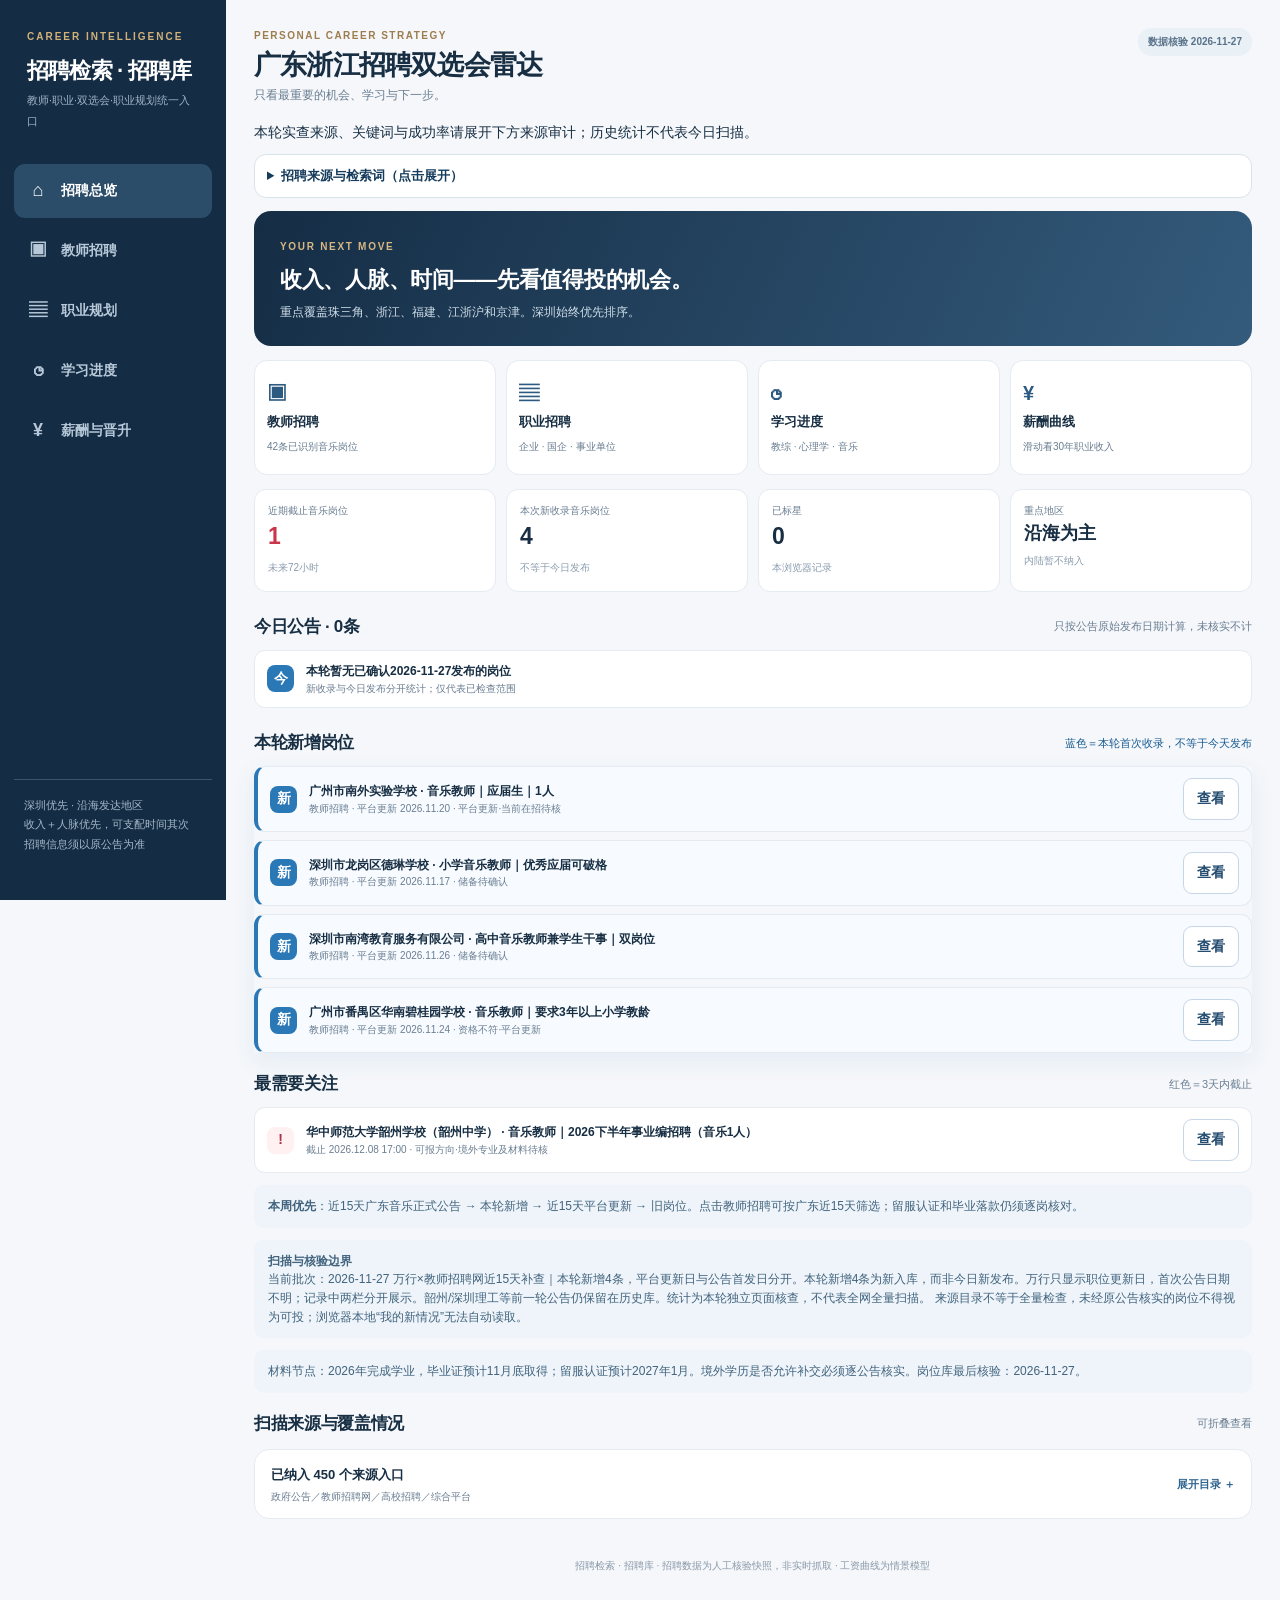
==== commit dc839759: "刷新页面资源版本并发布11月27日招聘雷达新版" ====
--- a/career-90/index.html
+++ b/career-90/index.html
@@ -1,4 +1,4 @@
-<!doctype html><html lang="zh-CN"><head><meta charset="utf-8"><meta name="viewport" content="width=device-width,initial-scale=1,viewport-fit=cover"><meta name="theme-color" content="#142c44"><meta name="description" content="招聘检索 · 招聘库：音乐教师、非教学职业、央国企、大厂、事业单位、双选会与职业规划统一入口。"><title>招聘检索 · 招聘库</title><link rel="stylesheet" href="./site-v2.css?v=20261118career"></head><body>
+<!doctype html><html lang="zh-CN"><head><meta charset="utf-8"><meta name="viewport" content="width=device-width,initial-scale=1,viewport-fit=cover"><meta name="theme-color" content="#142c44"><meta name="description" content="招聘检索 · 招聘库：音乐教师、非教学职业、央国企、大厂、事业单位、双选会与职业规划统一入口。"><title>招聘检索 · 招聘库</title><link rel="stylesheet" href="./site-v2.css?v=20261127fastscan"></head><body>
 <div class="shell"><aside class="sidebar"><div class="brand"><small>CAREER INTELLIGENCE</small><strong>招聘检索 · 招聘库</strong><em>教师·职业·双选会·职业规划统一入口</em></div><nav class="nav" aria-label="桌面主菜单"><button class="active" data-nav="home"><span>⌂</span>招聘总览</button><button data-nav="teacher"><span>▣</span>教师招聘</button><button data-nav="career"><span>▤</span>职业规划</button><button data-nav="study"><span>◷</span>学习进度</button><button data-nav="pay"><span>¥</span>薪酬与晋升</button></nav><div class="sidefoot">深圳优先 · 沿海发达地区<br>收入＋人脉优先，可支配时间其次<br>招聘信息须以原公告为准</div></aside><main class="main"><div class="top"><div><div class="kicker">PERSONAL CAREER STRATEGY</div><h1 id="title">招聘检索 · 招聘库</h1><p id="subtitle">只看最重要的机会、学习与下一步。</p></div><span id="stamp" class="stamp">数据核验中</span></div><p class="scan-audit-note">本轮实查来源、关键词与成功率请展开下方来源审计；历史统计不代表今日扫描。</p><div style="margin:-4px 0 13px"><details style="border:1px solid #d8e4ec;border-radius:12px;background:#fff;padding:11px 12px"><summary style="cursor:pointer;font-size:13px;font-weight:800;color:#153c5c">招聘来源与检索词（点击展开）</summary><p style="font-size:11px;color:#64788b">全国教师招聘网、招教网、高才网、各地人社局、人才网及高校官网，按实际执行轮次滚动核验。来源未必全部实查。</p><iframe title="招聘来源库" src="./sources.html" loading="lazy" style="width:100%;height:68vh;min-height:420px;border:0;border-radius:9px"></iframe></details></div><div id="view" aria-live="polite"><div class="panel">正在加载职业决策中心。若一直停留在此处，请刷新页面。</div></div><footer class="end">招聘检索 · 招聘库 · 招聘数据为人工核验快照，非实时抓取 · 工资曲线为情景模型</footer></main></div>
 <nav class="bottom" aria-label="手机导航"><button class="active" data-nav="home"><b>⌂</b>总览</button><button data-nav="teacher"><b>▣</b>教师招聘</button><button data-nav="career"><b>▤</b>职业规划</button><button data-nav="study"><b>◷</b>学习</button><button data-nav="pay"><b>¥</b>薪酬</button></nav>
-<script src="./jobs.js?v=20261126gd"></script><script src="./sources.js?v=20261126gd"></script><script src="./app-v2.js?v=20261120quality2"></script></body></html>
+<script src="./jobs.js?v=20261127wanhang15"></script><script src="./sources.js?v=20261127wanhang15"></script><script src="./app-v2.js?v=20261127fastscan"></script></body></html>
--- a/career-90/site-v2.css
+++ b/career-90/site-v2.css
@@ -229,3 +229,46 @@
  .track-body{padding:0 10px 10px 44px}
  .track-body p{font-size:11.5px}
 }
+
+/* 2026-11-27: 15-day compact music-teacher scan */
+.fastlane{margin:11px 0 15px;background:#fff;border:1px solid #dbe5ef;border-radius:12px;overflow:hidden}
+.fast-header{display:flex;justify-content:space-between;align-items:center;gap:6px;background:#ecf3f9;border-bottom:1px solid #dbe5ef;padding:10px 12px}
+.fast-header strong{font-size:13px;color:#214d70}.fast-header small{font-size:10px;color:#697f91}
+.fast-stack{display:grid;grid-template-columns:repeat(2,minmax(0,1fr));gap:6px;padding:7px}
+.fast-row{border:1px solid #e4edf4;border-radius:8px;padding:8px 9px;background:#fff;min-width:0;font-size:11px;line-height:1.42;display:grid;gap:3px}
+.fast-row-top{display:flex;justify-content:space-between;align-items:baseline;gap:6px}
+.fast-row-top b{font-size:12px;min-width:0;overflow-wrap:anywhere}.fast-row-top span{color:#215f83;font-weight:750;font-size:11px;flex-shrink:0;white-space:nowrap}
+.fast-role{font-weight:700;font-size:11px}.fast-details{color:#708392;font-size:10px;line-height:1.4;overflow-wrap:anywhere}
+.fast-row>a{justify-self:start;font-size:10px;min-height:27px;display:flex;align-items:center;font-weight:800}
+.fast-fold{border-top:1px solid #e3eaf1}.fast-fold summary{cursor:pointer;padding:10px 12px;font-size:12px;font-weight:800;color:#244b70}
+@media(max-width:760px){
+ .teacher-filters .tabs,.teacher-filters .chips{gap:4px;margin:7px 0}
+ .teacher-filters .tabs button,.teacher-filters .chips button{padding:7px 8px;font-size:10px;line-height:1.2}
+ .teacher-filters .filters{gap:5px}
+ .teacher-filters .filters select,.teacher-filters .filters input{padding:8px 7px;font-size:11px;min-height:35px}
+ .fast-stack{grid-template-columns:1fr;gap:0;padding:0}
+ .fast-row{border:0;border-bottom:1px solid #edf1f5;border-radius:0;padding:7px 11px;grid-template-columns:minmax(0,1fr) auto;align-items:center;gap:2px 8px}
+ .fast-row-top,.fast-role,.fast-details{grid-column:1;min-width:0}
+ .fast-row>a{grid-column:2;grid-row:1/span 3;min-height:36px;padding:0 4px;white-space:nowrap}
+ .fast-row-top b{font-size:11px}.fast-row-top span{font-size:10px}
+ .teacher-filters{padding:9px}
+ .job{padding:9px 10px;border-radius:10px}
+ .job h3{font-size:13px;line-height:1.28}
+ .job .org{font-size:10px}
+ .job .badges{gap:3px;margin:6px 0}
+ .job .badge{font-size:9px;padding:3px 5px}
+ .job .salarybox{padding:7px 9px;margin:6px 0}
+ .job .salarybox strong{font-size:15px}
+ .job .salarybox small{font-size:9px;line-height:1.28}
+ .job .jobdetails{font-size:10px;line-height:1.45;margin:5px 0}
+ .job .jobactions{margin-top:7px}
+ .jobactions button,.jobactions a{font-size:10px;min-height:34px;padding:7px 9px}
+ .dates>div{padding:6px}
+ .dates strong{font-size:11px}
+ .dates label{font-size:9px}
+ .status-strip{gap:5px;margin:8px 0}
+ .status-tile{padding:8px 9px;min-height:66px;border-radius:9px}
+ .status-tile span,.status-tile small{font-size:10px}
+ .status-tile strong{font-size:20px}
+ .teacher-filters .color-legend,.teacher-filters .area-text{font-size:9px}
+}
